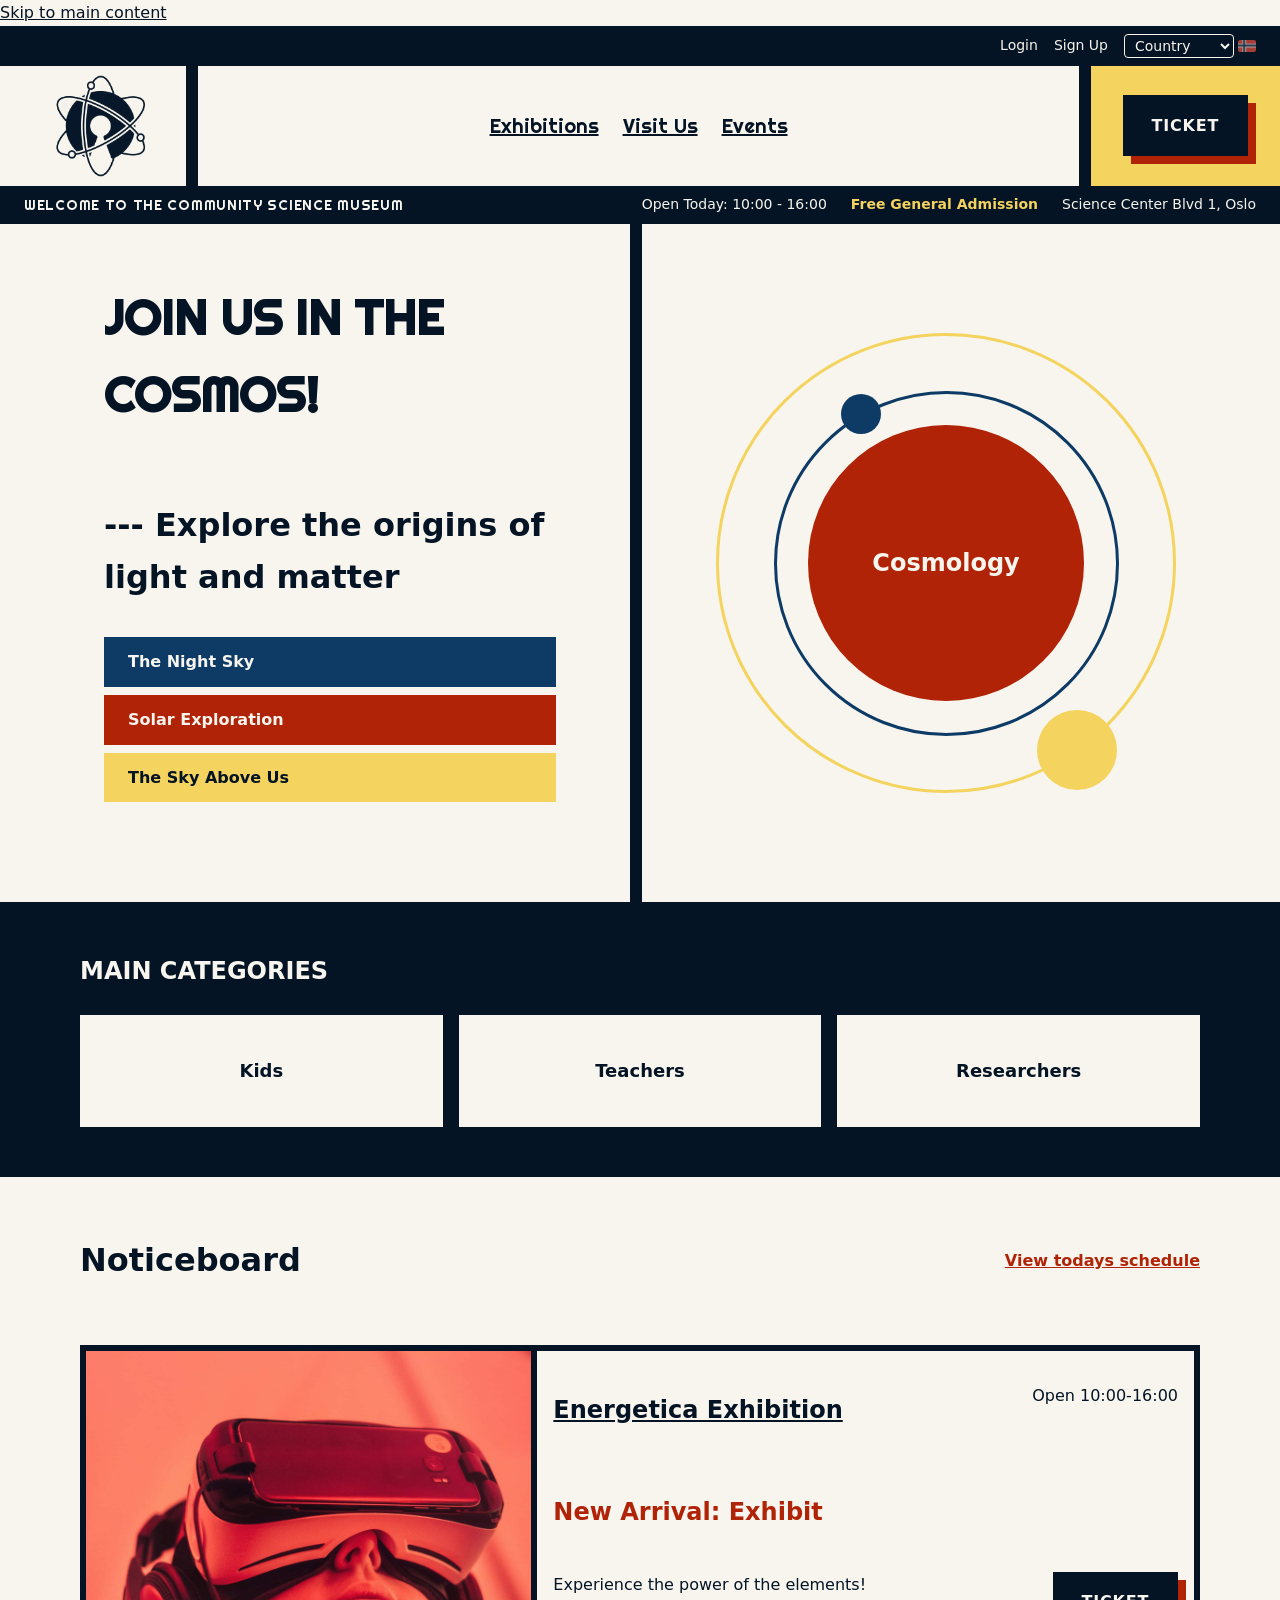
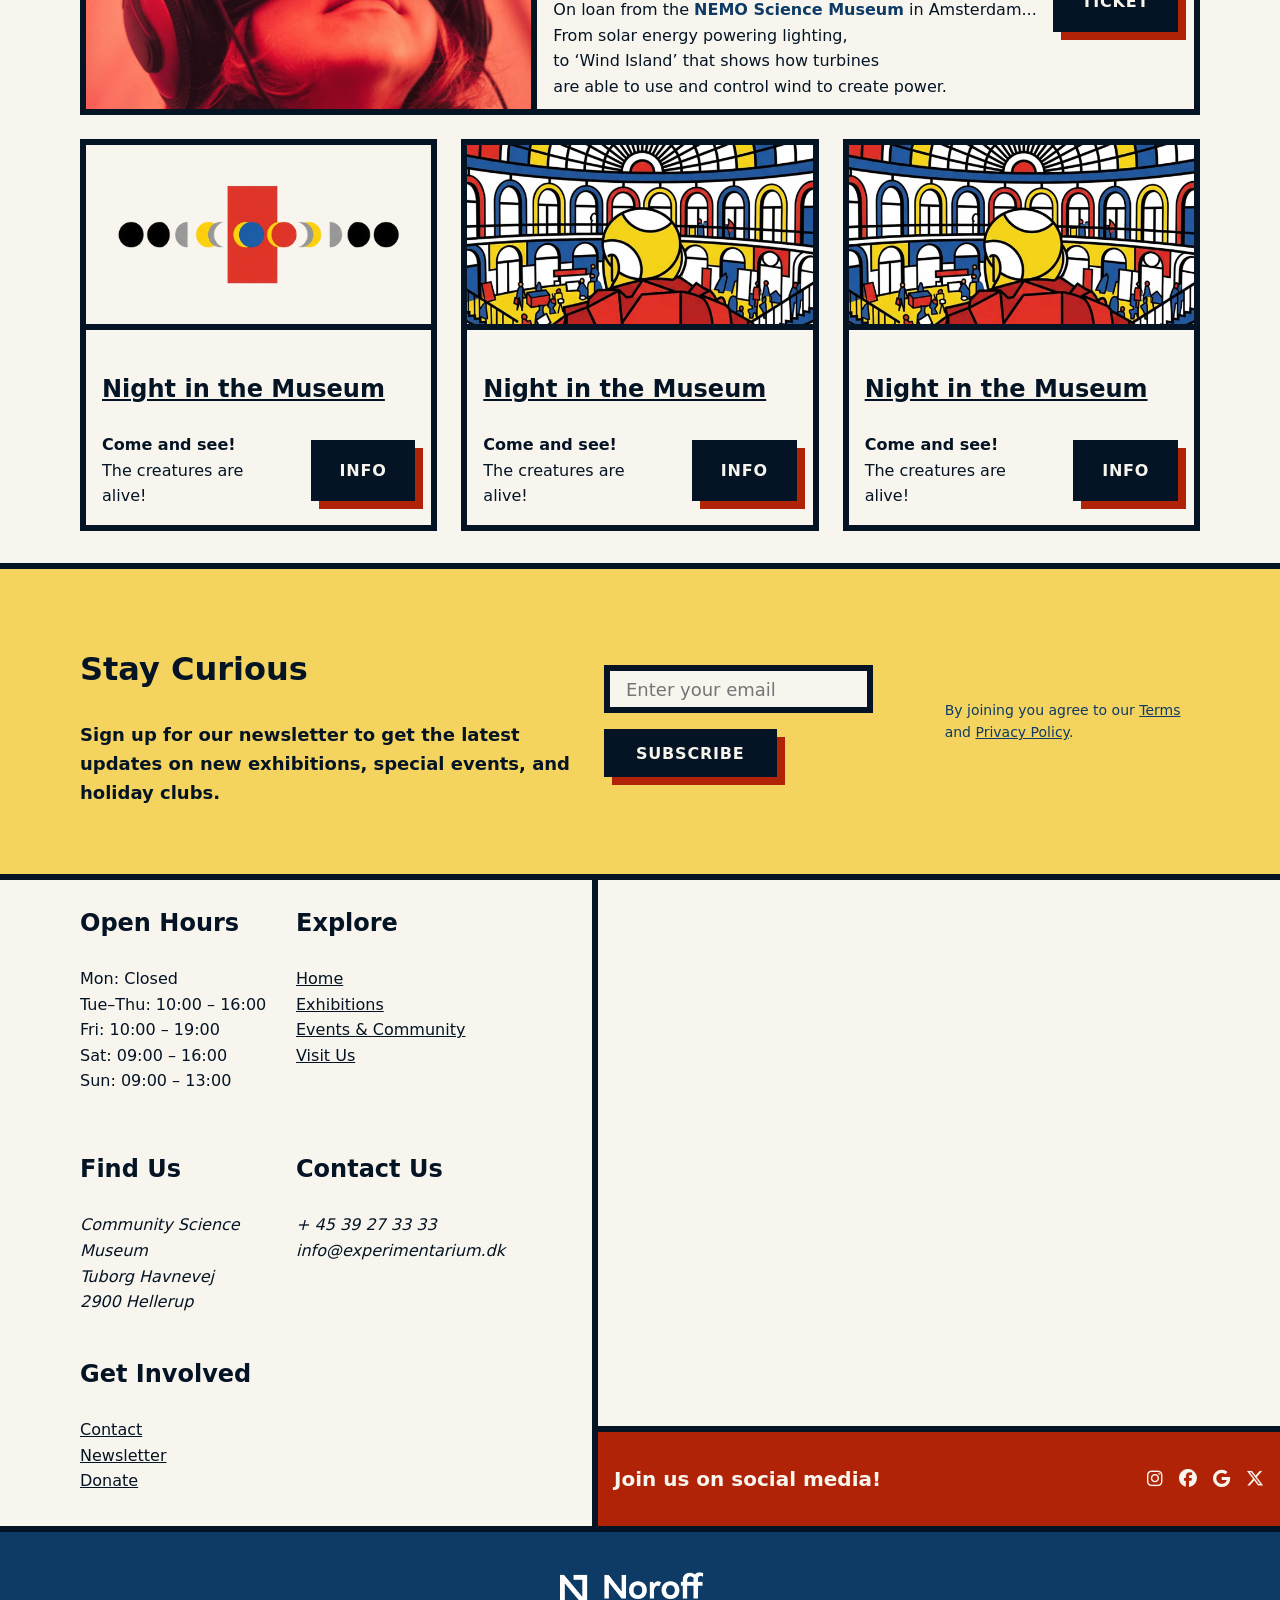
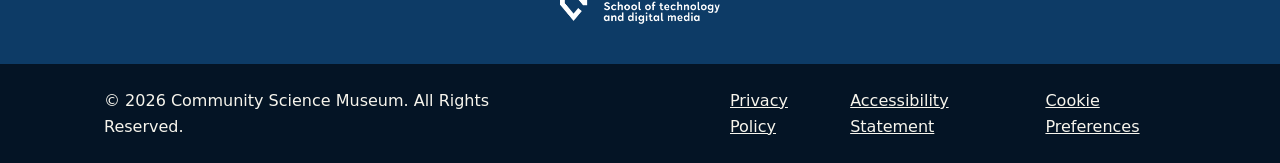
==== index.html @ e4761b74 "main categories on events, layout fixes multiple pages, breakpoint noticeboard 450px added. Co-autho" ====
<!DOCTYPE html>
<html lang="en">
  <head>
    <title>Community Science Museum | Home</title>
    <link rel="stylesheet" href="https://cdnjs.cloudflare.com/ajax/libs/font-awesome/6.4.0/css/all.min.css">
    <meta charset="utf-8">
    <meta name="description" content="Visit Community Science Museum to explore hands-on exhibitions, discover the cosmos, and learn more about the Young Stars club for curious kids.">
    <meta name="viewport" content="width=device-width, initial-scale=1.0">
    <link rel="icon" href="#" type="image/x-icon"> 
    <link rel="stylesheet" href="css/tokens.css">
    <link rel="stylesheet" href="css/base.css">
    <link rel="stylesheet" href="css/layout.css">
    <link rel="stylesheet" href="css/components.css">
    <link rel="stylesheet" href="css/utilities.css">
  </head>
  <body>
    <a class="skip-link" href="#main">Skip to main content</a>

    <div class="topbar">
        <div class="topbar-inner">
            <nav class="top-nav">
                <ul>
                    <li><a href="#">Login</a></li>
                    <li><a href="#">Sign Up</a></li>
                </ul>
            </nav>
            <div class="country-select">
                <select id="topbar-country-select" name="country" aria-label="Select your country">
                    <option value="">Country</option>
                    <option value="norway">Norwegian</option>
                    <option value="denmark">Danish</option>
                    <option value="sweden">Swedish</option>
                    <option value="england">English</option>
                    <option value="germany">German</option>
                </select>
                <img src="images/stock-photos/pixabay-flag-norway.jpg" alt="Norway flag">
            </div>
        </div>
    </div>

    <header>
        <div class="header-inner">
            <a href="index.html" class="logo">
                <picture>
                    <source media="(min-width: 900px)" srcset="images/project-images/SP1-logo-update.png">
                    <img src="images/project-images/SP1-logo-update.png" alt="Museum of Science Logo">
                </picture>
            </a>

            <nav class="main-nav" aria-label="Desktop navigation">    
                <ul class="nav-list">
                    <li><a href="exhibitions.html">Exhibitions</a></li>
                    <li><a href="visit.html">Visit Us</a></li>
                    <li><a href="events.html">Events</a></li>
                </ul>
            </nav>

            <div class="header-icons-box">
              <div class="header-icons">
                  <label for="menu-toggle" class="menu-toggle-label icon-link">
                      <i class="fa-solid fa-bars"></i>
                      <span class="sr-only">Toggle navigation menu</span>
                  </label>
                <a href="visit.html" class="btn">Ticket</a>
              </div>
            </div>
            
        </div>

        <input type="checkbox" id="menu-toggle" class="menu-toggle-checkbox">
        <nav class="main-nav-mobile" aria-label="Mobile navigation">
            <ul class="nav-list-mobile">
                <li><a href="exhibitions.html">Exhibitions</a></li>
                <li><a href="visit.html">Visit Us</a></li>
                <li><a href="events.html">Events</a></li>
            </ul>
        </nav>
    </header>

    <div class="banner">
      <div class="banner-inner">
          <p class="banner-welcome">Welcome to the Community Science Museum</p>
          <ul class="banner-info-list" aria-label="Museum information">
            <li class="banner-time">Open Today: 10:00 - 16:00</li>
            <li class="banner-admission">Free General Admission</li>
            <li class="banner-address">Science Center Blvd 1, Oslo</li>
          </ul>
          <a href="visit.html" class="btn-mobile">Ticket</a>
      </div>
    </div>

    <main id="main">
      <div class="container hero-container">
        
        <div class="hero-content">
          <h1>JOIN US IN THE COSMOS!</h1>
          <h2>--- Explore the origins of light and matter</h2>
          <a href="cosmology.html" class="btn-cta night-sky">The Night Sky</a>
          <a href="cosmology.html" class="btn-cta solar-exploration">Solar Exploration</a>
          <a href="cosmology.html" class="btn-cta sky-above-us">The Sky Above Us</a>
        </div>

        <div class="vertical-divider hero-split-divider" aria-hidden="true"></div>

        <div class="hero-visual-column">
          <a href="cosmology.html" class="hero-visual" aria-label="Explore the Cosmology exhibition">
            <div class="orbit inner-orbit" aria-hidden="true">
              <span class="moon blue-moon"></span>
            </div>
            <div class="orbit outer-orbit" aria-hidden="true">
              <span class="moon yellow-moon"></span>
            </div>
            <figure class="mars-center">
              <h3 class="mars-text">Cosmology</h3>
              <div class="mars-image-overlay" aria-hidden="true" role="img" aria-label="Illustration of an astronaut"></div>
            </figure>
          </a>
        </div>
      </div>

      <div class="main-categories">
        <div class="container category-list">
          <h2 class="container category-title">Main Categories</h2>
          <ul>
            <li><a href="events.html" class="btn-white category-kids">Kids</a></li>
            <li><a href="events.html" class="btn-white category-teachers">Teachers</a></li>
            <li><a href="events.html" class="btn-white category-researchers">Researchers</a></li>
          </ul>
        </div>
      </div>

      <div class="container noticeboard">
        <header class="noticeboard-title">
          <h2>Noticeboard</h2>
          <a href="visit.html" class="schedule-highlight">View todays schedule</a>
        </header>
        

        <article class="highlight-tile">
            <div class="highlight-media">
                <a href="visit.html">
                  <img src="images/stock-photos/samuel-zeller-158996.jpg" alt="Image of a person wearing VR goggles">
                </a>
            </div>

            <div class="highlight-info">
              <div class="highlight-row top-row">
                <h3><a href="visit.html">Energetica Exhibition</a></h3>
                <p>Open 10:00-16:00</p>
              </div>

              <div class="highlight-row middle-row">
                <h3>New Arrival: Exhibit</h3>
              </div>

              <div class="highlight-row bottom-row">
                    <p>Experience the power of the elements! <br>
                      On loan from the <span>NEMO Science Museum</span> in Amsterdam... <br>
                      From solar energy powering lighting, <br>
                      to ‘Wind Island’ that shows how turbines <br>
                      are able to use and control wind to create power.
                    </p>
                    <a href="visit.html" class="btn">Ticket</a>
              </div>
            </div>
          </article>

        <div class="news-grid">
          <article class="news-tile">
            <div class="news-media">
                <a href="visit.html">
                  <img src="images/project-images/phases-bkg-compressed.png" alt="Image of a person wearing VR goggles">
                </a>
            </div>
            <div class="news-content">
                <h3><a href="visit.html">Night in the Museum</a></h3>
                <div class="news-bottom"> 
                  <div class="news-text">
                    <p><span>Come and see!</span></p>
                    <p>The creatures are alive!</p>
                  </div>
                    <a href="visit.html" class="btn">INFO</a>
                </div>
            </div>
          </article>
          <article class="news-tile">
            <div class="news-media">
                <a href="visit.html">
                  <img src="images/project-images/professor-bkg-compressed.jpg" alt="Image of a person wearing VR goggles">
                </a>
            </div>
            <div class="news-content">
                <h3><a href="visit.html">Night in the Museum</a></h3>
                <div class="news-bottom"> 
                  <div class="news-text">
                    <p><span>Come and see!</span></p>
                    <p>The creatures are alive!</p>
                  </div>
                  <a href="visit.html" class="btn">INFO</a>
                </div>
            </div>
          </article>
          <article class="news-tile">
            <div class="news-media">
                <a href="visit.html">
                  <img src="images/project-images/professor-bkg-compressed.jpg" alt="Image of a person wearing VR goggles">
                </a>
            </div>
            <div class="news-content">
                <h3><a href="visit.html">Night in the Museum</a></h3>
                <div class="news-bottom"> 
                  <div class="news-text">
                    <p><span>Come and see!</span></p>
                    <p>The creatures are alive!</p>
                  </div>
                  <a href="visit.html" class="btn">INFO</a>
                </div>
            </div>
          </article>
          <article class="news-tile news-tile-tablet-only">
            <div class="news-media">
                <a href="events.html">
                  <img src="images/project-images/vr2-bkg-compressed.png" alt="Child using VR equipment during a museum activity">
                </a>
            </div>
            <div class="news-content">
                <h3><a href="events.html">Holiday Clubs</a></h3>
                <div class="news-bottom"> 
                  <div class="news-text">
                    <p><span>School break activities</span></p>
                    <p>Join themed discovery clubs during the holidays.</p>
                  </div>
                  <a href="events.html" class="btn">INFO</a>
                </div>
            </div>
          </article>
        </div>

      </div>
    </main>

    <footer>
      <div class="footer-inner">
          <div class="footer-newsletter">
            <section class="container newsletter-inner">
              <div class="newsletter-text">
                <h2>Stay Curious</h2>
                <p>Sign up for our newsletter to get the latest updates on new exhibitions, special events, and holiday clubs.</p> 
              </div>
              <form action="#" class="newsletter-form">
                <label for="newsletter-email" class="sr-only">Email address</label>
                <div class="form-group">
                  <input type="email" id="newsletter-email" placeholder="Enter your email" required>
                  <button type="submit" class="btn btn-narrow">Subscribe</button>
                </div>
              </form>  
              <p class="legal-text">
                By joining you agree to our <a href="#">Terms</a> and <a href="#">Privacy Policy</a>.
              </p>
            </section>
          </div>

          <div class="footer-main">
            <div class="container footer-info">

              <section class="footer-section footer-highlight">
                <h3>Open Hours</h3>
                <p> Mon: Closed <br>
                  Tue–Thu: 10:00 – 16:00 <br>
                  Fri: 10:00 – 19:00 <br>
                  Sat: 09:00 – 16:00 <br>
                  Sun: 09:00 – 13:00 </p>
              </section>

              <section class="footer-section">
                <h3>Explore</h3>
                <nav class="footer-nav" aria-label="Footer navigation">
                  <ul>
                    <li><a href="index.html">Home</a></li>
                    <li><a href="exhibitions.html">Exhibitions</a></li>
                    <li><a href="events.html">Events &amp; Community</a></li>
                    <li><a href="visit.html">Visit Us</a></li>
                  </ul>
                </nav>
              </section>

              <section class="footer-section">
                <h3>Find Us</h3>
                <address>
                  Community Science Museum<br>
                  Tuborg Havnevej<br>
                  2900 Hellerup
                </address>
              </section>

              <section class="footer-section">
                <h3>Contact Us</h3>
                <address>
                  + 45 39 27 33 33 <br>
                  info@experimentarium.dk
                </address>
              </section>

              <section class="footer-section">
                <h3>Get Involved</h3>
                <ul>
                  <li><a href="coming-soon.html">Contact</a></li>
                  <li><a href="coming-soon.html">Newsletter</a></li>
                  <li><a href="coming-soon.html">Donate</a></li>
                </ul>
              </section>
            </div>

            <div class="footer-aside">
              <div class="footer-map">
                <iframe title="Map showing the location of the Community Science Museum at Tuborg Havnevej 7, 2900 Hellerup, Denmark" src="https://www.google.com/maps?q=Experimentarium,+Tuborg+Havnevej+7,+2900+Hellerup,+Denmark&output=embed" allowfullscreen loading="lazy" referrerpolicy="no-referrer-when-downgrade"></iframe>
              </div>
              <section class="footer-social">
                <h4 class="container">Join us on social media!</h4>
                <ul class="container">
                  <li><a href="#" aria-label="Instagram"><i class="fa-brands fa-instagram"></i></a></li>
                  <li><a href="#" aria-label="Facebook"><i class="fa-brands fa-facebook"></i></a></li>
                  <li><a href="#" aria-label="Google"><i class="fa-brands fa-google"></i></a></li>
                  <li><a href="#" aria-label="Twitter / X"><i class="fa-brands fa-x-twitter"></i></a></li>
                </ul>
              </section>
            </div>
          </div>
      </div>
      <div class="blue-divider sub-header">
        <img src="images/project-images/noroff-logo.png" alt="Noroff logo" class="noroff-logo">
      </div>
    </footer>

    <div class="bottombar">
      <div class="bottombar-inner">
        
        <p class="container">
          © 2026 Community Science Museum. All Rights Reserved.
        </p>
        
        <nav class="bottom-nav container">
          <ul>
            <li><a href="coming-soon.html">Privacy Policy</a></li>
            <li><a href="coming-soon.html">Accessibility Statement</a></li>
            <li><a href="coming-soon.html">Cookie Preferences</a></li>
          </ul>
        </nav>

      </div>
    </div>
  </body>
</html>
---- css/tokens.css ----
/* ========================================
	TOKENS.CSS
   ======================================== */

/* ========================================
	SEMESTER PROJECT 1 DESIGN TOKENS
   ======================================== */

/* ========================================
	FONT IMPORTS
   ======================================== */

   @import url('https://fonts.googleapis.com/css2?family=Righteous&display=swap');

   .righteous-regular {
   font-family: "Righteous", sans-serif;
   font-weight: 400;
   font-style: normal;
   }


:root {
/* ========================================
	COLORS
   ======================================== */


      --color-body: #041425;
      --color-blue: #0D3B66;
      --color-bkg: #F7F5ED;
      --color-yellow: #F4D35E;
      --color-red: #B12306;
      --header-border: 4px;


/* ========================================
	TYPOGRAPHY
   ======================================== */

    --font-heading: "Righteous", system-ui, sans-serif;
    --font-body: "Inter", system-ui, sans-serif;

    /* Base scale */
    --font-size-xs: 0.75rem;   /* 12px */
    --font-size-sm: 0.875rem;  /* 14px */
    --font-size-base: 1rem;    /* 16px (Standard Body) */
    --font-size-md: 1.125rem;  /* 18px (Large Body) */
    
    /* Heading Scale (Desktop) */
    --font-size-h1-desktop: 3rem;      /* 48px */
    --font-size-h2-desktop: 2rem;   /* 32px */
    --font-size-h3-desktop: 1.5rem;   /* 24px */
    --font-size-h4-desktop: 1.25rem;  /* 20px */

    /* Heading Scale (Mobile) */
    --font-size-h1: 2rem;      /* 32px */
    --font-size-h2: 1.5rem;    /* 24px */
    --font-size-h3: 1.25rem;   /* 20px */
    --font-size-h4: 1.125rem;  /* 18px */

    /* Weights */
    --font-weight-regular: 400;
    --font-weight-medium: 500;
    --font-weight-bold: 600;
    --font-weight-heading: 700;
  
    /* Line Heights */
    --line-height-tight: 1.2;         /* Headings */
    --line-height-base: 1.5;          /* Body text */
    --line-height-loose: 1.8;         /* Large text blocks */
   
    /* Letter Spacing */
    --letter-spacing-tight: -0.02em;
    --letter-spacing-normal: 0;
    --letter-spacing-wide: 0.05em;

/* ========================================
      SPACING (Mobile / Default Values)
      ======================================== */
    --space-xs: 4px; 
    --space-sm: 8px; 
    --space-md: 16px; 
    --space-lg: 24px; 
    --space-xl: 32px; 
    --space-2xl: 48px; 
    --space-3xl: 64px;
      --space-4xl: 80px;


  /* ========================================
     BORDER & RADIUS
     ======================================== */
  
    --radius-none: 0px;
    --radius-sm: 4px;
    --radius-md: 8px;
    --radius-lg: 16px;
    --radius-full: 9999px;
    --header-icon-size: 1rem; /* Mobile icon size */
    --border-width: 1px;

    /* Bauhaus divider widths — mobile-first */
    --divider-major: 6px;  /* header bottom, footer top */
    --divider-minor: 3px;  /* section dividers inside main */
    --divider-thin: 2px;   /* thin dividers for small elements */
}

@media (min-width: 900px) {
   :root {
      --divider-major: 12px;
      --divider-minor: 6px;
      --divider-thin: 3px;
   }
}

/* ========================================
	LAYOUT MARGINS & GUTTERS (MOBILE-FIRST)
   ======================================== */

/* ========================================
	TRANSITIONS & ANIMATIONS
   ======================================== */

/* ========================================
	HEADER ICON SIZING (MOBILE-FIRST)
   ======================================== */

/* ========================================
	DESKTOP OVERRIDES (900PX+)
   ======================================== */
---- css/base.css ----
/* ========================================
	BASE.CSS
   ======================================== */

/* ========================================
	HTML
   ======================================== */

      html {
      box-sizing: border-box;
      font-size: 100%;
   }

   *, *:before, *:after {
      box-sizing: inherit;
   }

/* ========================================
	HEADINGS
   ======================================== */

      h1 {
      font-size: var(--font-size-h1);
      font-family: var(--font-heading);
   }

   h2 {
      font-size: var(--font-size-h2);
   }

   h3 {
      font-size: var(--font-size-h3);
   }

   h4 {
      font-size: var(--font-size-h4);
   }

   @media (min-width: 900px) {
      h1 { font-size: var(--font-size-h1-desktop); }
      h2 { font-size: var(--font-size-h2-desktop); }
      h3 { font-size: var(--font-size-h3-desktop); }
      h4 { font-size: var(--font-size-h4-desktop); }
   }

/* ========================================
	BODY - Margin moved from layout.css
   ======================================== */

      body {
      margin: 0;
      font-family: var(--font-body);
      color: var(--color-body);
      line-height: 1.6;
      background-color: var(--color-bkg);
}

/* ========================================
	MEDIA
   ======================================== */

      img {
      max-width: 100%;
      height: auto;
      display: block;
   }

/* ========================================
	LINKS
   ======================================== */

   a {
      color: inherit;
   }

/* ========================================
	LISTS
   ======================================== */

   ul {
      list-style: none;
      padding: 0;
      margin: 0;
   }

/* ========================================
	FORMS & INPUTS
   ======================================== */

   button, input, select {
      font-family: var(--font-body);
      font-size: var(--font-size-base);
   }
---- css/layout.css ----
/* ========================================
	LAYOUT.CSS - HEADER & TOPBAR
   ======================================== */

/* ========================================
	UNIVERSAL CONTAINER
   ======================================== */

.container {
    margin: 0 16px;
}

@media (min-width: 450px) {
    .container {
        margin: 0 20px;
    }
}

@media (min-width: 900px) {
    .container {
        margin: 0 80px;
    }
}

/* ========================================
   UNIVERSAL GRID LAYOUTS
   ======================================== */

   .grid-3-col {
      display: grid;
      grid-template-columns: 1fr;
      gap: var(--space-lg);
   }

   @media (min-width: 900px) {
      .grid-3-col {
            grid-template-columns: repeat(3, minmax(0, 1fr));
         }
   }

   @media (min-width: 450px) and (max-width: 899px) {
      .grid-3-col.tablet-2 {
         grid-template-columns: repeat(2, minmax(0, 1fr));
      }
   }


/* ========================================
	TOPBAR (DESKTOP-ONLY: LOGIN, BLOG, SUPPORT, COUNTRY)
   ======================================== */

   .topbar {
      display: flex;
      background-color: var(--color-body);
      color: var(--color-bkg);
      font-family: var(--font-body);
      font-size: var(--font-size-sm);
      padding: var(--space-sm) 0;
   }

   .topbar-inner {
      display: flex;
      justify-content: flex-end;
      align-items: center;
      gap: var(--space-md);
      padding: 0 var(--space-lg);
      width: 100%;
      margin-left: 0;
   }

   .top-nav ul {
      list-style: none;
      padding: 0;
      margin: 0;
      display: flex;
      gap: var(--space-md);
      flex-wrap: wrap;
   }

   .top-nav a {
      color: var(--color-bkg);
      text-decoration: none;
      font-weight: 500;
   }

   .top-nav a:hover,
   .top-nav a:focus-visible {
      text-decoration: underline;
   }

   .topbar .country-select {
      display: flex;
      align-items: center;
      gap: var(--space-xs);
   }

   .topbar #topbar-country-select {
      border: 1px solid var(--color-bkg);
      border-radius: 4px;
      background-color: transparent;
      color: var(--color-bkg);
      font: inherit;
      padding: 2px 6px;
   }

   .topbar #topbar-country-select option {
      color: var(--color-bkg);
      background-color: var(--color-body);
   }

   .topbar .country-select img {
      width: 18px;
      height: 12px;
      object-fit: cover;
      border-radius: 2px;
   }

   @media (min-width: 900px) {
      .topbar {
         display: flex;
      }

      .topbar-inner {
         gap: var(--space-md);
         padding: 0 var(--space-lg);
      }

      .top-nav ul {
         gap: var(--space-md);
      }
   }
   
/* ========================================
	MAIN HEADER (LOGO, NAV, ICONS)
   ======================================== */

   header {
      background-color: var(--color-secondary);
      position: relative;
      padding: 0 var(--space-lg);
   }

   .header-inner {
      display: flex;
      justify-content: space-between;
      align-items: center;
      gap: var(--space-md);
      padding-left: 20px; /*Just to give the logo some breathing room. */
   }

   .logo {
      flex-shrink: 0;
      display: flex;
      align-items: center;
      border-right: var(--divider-major) solid var(--color-body);
      padding-right: var(--space-xl);
   }

   .logo img {
      height: 80px;
      width: auto;
   }

   .main-nav {
      display: none; /* Hide on mobile, shown on desktop */
   }

   .header-icons-box {
      align-self: stretch;
      display: flex;
      align-items: center;
      padding-right: var(--space-md);
   }

   @media (min-width: 900px) {

      .header-icons-box {
         border-left: var(--divider-major) solid var(--color-body);
         padding-left: var(--space-lg);
         align-self: stretch;
         display: flex;
         align-items: center;
         background-color: var(--color-yellow);
         /* This was a bit of a clunky solution. Extends yellow area through header right padding to viewport edge. */
         margin-right: calc(var(--space-lg) * -1);
         padding-right: var(--space-xl);
         padding-left: var(--space-xl);
      }

   }

   /* ========================================
	Mobile Hamburger Menu (Hidden on Desktop)
   ======================================== */

   .menu-toggle-checkbox {
      display: none;
   }

   .main-nav-mobile {
      display: none;
      padding: 0 var(--space-xl) var(--space-xl);
      border-top: var(--divider-major) solid var(--color-body);
      border-left: var(--divider-major) solid var(--color-body);
      border-right: var(--divider-major) solid var(--color-body);
   }

   .menu-toggle-label {
      display: inline-flex;
      align-items: center;
      justify-content: center;
      cursor: pointer;
      padding: var(--space-sm);
      min-height: 44px;
      font-size: 1.5rem;
      color: var(--color-body);
   }

   .main-nav-mobile .nav-list-mobile {
      display: flex;
      flex-direction: column;
      gap: var(--space-xs);
      margin: 0;
      padding: var(--space-sm) 0 0;
   }

   .main-nav-mobile .nav-list-mobile a {
      display: block;
      padding: var(--space-sm) 0;
      min-height: 44px;
      text-decoration: none;
      font-family: var(--font-heading);
      font-size: var(--font-size-h4);
      border-bottom: var(--divider-minor) solid var(--color-body);
   }

   .main-nav-mobile .nav-list-mobile li:last-child a {
      border-bottom: var(--divider-minor) solid var(--color-body);
   }

   .menu-toggle-checkbox:checked + .main-nav-mobile {
      display: block;
   }

   @media (max-width: 899px) {
      .main-nav {
         display: none;
      }
   }
   
   @media (min-width: 450px) {
      .logo img {
         height: 100px;
         width: auto;
      }
   }

   @media (min-width: 900px) {
      .header-inner {
         gap: var(--space-lg);
      }

      .logo img {
         height: 120px;
         width: auto;
      }

      .main-nav {
         display: block;
      }

      .nav-list {
         display: flex;
         flex-direction: row;
         align-items: center;
         gap: var(--space-lg);
         font-family: var(--font-heading);
         font-size: var(--font-size-h3);
      }

      .nav-list a:hover {
         color: var(--color-red);
      }

      .menu-toggle-label,
      .menu-toggle-checkbox,
      .main-nav-mobile {
         display: none;
      }

   }

   /* ========================================
	HEADER BANNER (WELCOME MESSAGE, ADDRESS, OPENING HOURS)
    ======================================== */

   .banner {
      background-color: var(--color-body);
      color: var(--color-bkg);
   }

   .banner-inner {
      display: flex;
      justify-content: space-between;
      align-items: center;
      gap: var(--space-md);
      padding: var(--space-sm) var(--space-md);
   }

   .banner-welcome {
      display: none;
      margin: 0;
      font-family: var(--font-heading);
      font-size: var(--font-size-sm);
      letter-spacing: var(--letter-spacing-wide);
      text-transform: uppercase;
   }

   .banner-info-list {
      display: flex;
      flex-direction: column;
      gap: var(--space-xs);
      margin: 0;
      font-size: var(--font-size-sm);
      line-height: var(--line-height-tight);
   }

   .banner-address {
      display: none;
   }

   .banner-admission {
      font-weight: var(--font-weight-bold);
      color: var(--color-yellow);
   }

   @media (min-width: 900px) {
      .banner-inner {
         padding: var(--space-sm) var(--space-lg);
      }

      .banner-welcome {
         display: block;
         white-space: nowrap;
      }

      .banner-info-list {
         flex-direction: row;
         align-items: center;
         gap: var(--space-lg);
         margin-left: auto;
      }

      .banner-address {
         display: list-item;
      }
   }

/* ========================================
	HEADER ICONS
   ======================================== */

/* ========================================
	NAVIGATION (MAIN NAVIGATION MENU)
   ======================================== */

/* ========================================
	MOBILE HAMBURGER MENU
   ======================================== */

/* ========================================
	HERO SECTION
   ======================================== */

   .hero-container {
      display: flex;
      flex-direction: column;
      align-items: stretch; /* Let children stretch to full width */
   }

   .hero-content {
      display: flex;
      flex-direction: column;
      gap: var(--space-sm);
      padding: var(--space-lg);
      padding-bottom: 100px;
      align-items: left;
      text-align: left;
   }

   .hero-visual {
      display: flex;
      justify-content: center;
      align-items: center;
      padding: var(--space-lg);
      width: 100%;
      max-width: 500px;
   }

   .hero-visual-column {
      display: flex;
      justify-content: center;
      align-items: center;
      padding: var(--space-lg);
      width: 100%;
      order: -1;
   }

   .hero-split-divider {
      display: none;
   }

   @media (min-width: 900px) {
      .hero-container {
         display: flex; /* or display: grid? */
         flex-direction: row ;
         align-items: stretch; /* This forces both children to the same height */
         /* Removes gaps as I want the border to touch both top and bottom */
         justify-content: space-between;
         gap: 50px; /* This creates space between the two columns, but the border will still touch both */
      }

      .hero-content {
         max-width: 500px;
         gap: var(--space-sm);
      }

      .hero-visual {
         padding: var(--space-lg);
         /* Allow it to grow and fill the remaining space */
         flex-grow: 1; 
      }

      .hero-visual-column {
         padding: var(--space-lg);
         flex: 1; /* Allows the column to take up the right half */
         order: 0;
      }

      .hero-split-divider {
         display: block;
      }
   }

/* ========================================
	MAIN CATEGORIES GRID (HOMEPAGE)
   ======================================== */
   .main-categories {
      display: flex;
      flex-direction: column;
      background-color: var(--color-body);
      color: var(--color-bkg);
      padding-bottom: 50px;
      padding-top: 50px;
   }

   .main-categories .category-list {
      margin: 0 16px;
   }

   .main-categories .category-title.container {
      margin: 0;
   }

   .main-categories h2 {
      text-transform: uppercase;
   }

   .main-categories ul {
      list-style: none;
      display: flex;
      flex-direction: column;
      gap: var(--space-md);
      padding: var(--space-lg) 0 0;
   }

   @media (min-width: 450px) {
      .main-categories .category-list {
         margin: 0 20px;
      }
   }

   @media (min-width: 900px) {
      .main-categories {
         display: flex;
         flex-direction: column;
      }

      .main-categories .category-list {
         margin: 0 80px;
      }

      .main-categories ul {
         list-style: none;
         display: flex;
         flex-direction: row;
         width: 100%;
         gap: var(--space-md);
         padding: var(--space-lg) 0 0;
      }

      .main-categories ul li {
         flex: 1 1 0;
         min-width: 0;
      }

      .category-title {
         font-size: var(--font-size-h2);
      }

      .btn-white {
         display: flex;
         flex-direction: row;
         font-size: var(--font-size-md);
         padding: var(--space-md) var(--space-lg);
      }
   }

/* ========================================
	NOTICEBOARD (HOMEPAGE)
   ======================================== */
   .noticeboard {
      display: flex;
      flex-direction: column;
   }

   .noticeboard-title {
      display: flex;
      flex-direction: row;
      justify-content: space-between;
      align-items: center;
      padding: var(--space-xl) 0;
   }

   .schedule-highlight {
      font-weight: var(--font-weight-bold);
      color: var(--color-red);
   }

   .news-grid {
      display: grid;
      grid-template-columns: 1fr;
      gap: var(--space-lg);
      padding-top: var(--space-lg);
      padding-bottom: var(--space-xl);
   }

   @media (min-width: 450px) {
      .news-grid {
         grid-template-columns: repeat(2, minmax(0, 1fr));
      }
   }

   @media (min-width: 900px) {
      .news-grid {
         display: grid;
         grid-template-columns: repeat(3, 1fr);
         gap: var(--space-lg);
      }
   }

/* ========================================
	SUB-PAGE HEADER & INTRODUCTION
   ======================================== */

   .page-title {
      display: flex;
      flex-direction: column;
      align-items: center;
      justify-content: center;
      padding: var(--space-xl) 0;
      background-color: var(--color-yellow);
      border-bottom: var(--divider-minor) solid var(--color-body);
   }

   .page-title-text {
      text-align: left;
      max-width: 500px;
   }

   .page-title-text p {
      font-weight: var(--font-weight-bold);
   }

   .page-grid {
      display: grid;
      grid-template-columns: 1fr;
      align-items: center;
      justify-content: center;
   }

   .page-visual {
      display: flex;
      justify-content: center;
      align-items: center;
      max-width: 300px;
   }

   @media (min-width: 900px) {
      .page-grid {
         display: grid;
         grid-template-columns: 1fr 1fr;
         align-items: center;
         justify-content: center;
      }
   }

/* ========================================
	EXHIBITIONS GRID LAYOUT
   ======================================== */

   .page-intro {
      text-align: left;
      max-width: 800px;
      padding: var(--space-lg) 0;
      margin: 0 auto;
   }

   .page-intro h1 {
      font-size: 2.5rem;
      margin: 0;
   }

   ul.exhibitions-list {
      list-style: none;
      padding: 0;
      margin: 0;
   }

   .exhibition-item {
      padding: var(--space-lg) var(--space-md);
   }

   /* Center the text content on mobile/default layout */
   .content-container {
      text-align: center;
      max-width: 400px;
      margin: 0 auto;
   }

   @media (min-width: 900px) {
  
  .breadcrumbs, .page-intro p {
      display: block;
   }

   /* The Grid Setup */
   ul.exhibitions-list {
      display: grid;
      grid-template-columns: repeat(3, 1fr);
   }

   .exhibition-item {
      /* Draw right and bottom borders on every item */
      padding: var(--space-lg);
   }

   .content-container {
      text-align: left;
   }

   /* Adjust the name-box offset for larger screens if necessary */
   .name-box {
      transform: translateX(80%); 
   }
}


/* ========================================
	COSMOLOGY EXHIBITION LAYOUT
   ======================================== */

   .displays-section {
      display: flex;
      flex-direction: column;
      gap: var(--space-lg);

   }

      .display-item {
      display: flex;
      flex-direction: column;
      justify-content: center;
      align-items: center;
      gap: var(--space-md);
      padding-top: 20px;
      padding-bottom: 20px;
   }

      .display-content {
      max-width: 600px;
      text-align: center;
   }

      .display-content p {
      text-align: left;
      margin: 20px;
   }

   .display-content i {
      font-size: 30px;
      color: var(--color-red);
   }

   .display-visual {
      display: flex;
      justify-content: center;
      align-items: center;
      max-width: 100%;
      max-height: 250px;
      overflow: hidden;
      border-top: var(--divider-minor) solid var(--color-body);
      border-bottom: var(--divider-minor) solid var(--color-body);
   }

   .booking {
      display: flex;
      flex-direction: column;
      align-items: center;
      gap: var(--space-lg);
      padding: var(--space-2xl) 0;
   }

   .booking-navigation {
      display: flex;
      flex-direction: column;
      gap: var(--space-lg);
      align-items: center;
      width: 100%;
   }

   @media (min-width: 900px) {

        .displays-section {
         gap: 0;
      }

      .display-block {
         display: flex;
         flex-direction: row;
         align-items: stretch;
         border-top: var(--divider-minor) solid var(--color-body);
      }

      .display-block:last-child {
         border-bottom: var(--divider-minor) solid var(--color-body);
      }

      .display-block.inverse-block {
         flex-direction: row-reverse;
      }

      .display-item {
         flex: 0 0 50%;
         min-height: 250px;
         align-items: center;
         justify-content: center;
      }

      .display-content {
         text-align: left;
         align-items: center;
         justify-content: center;
      }

      .display-content p {
         margin: 0 0 var(--space-xs) 0;
      }

      .display-content p:last-child {
         margin-bottom: 0;
      }

      .display-header {
         display: flex;
         flex-direction: row;
         align-items: center;
         gap: var(--space-lg);
      }

      .display-visual {
         flex: 1 1 auto;
         max-height: none;
         height: auto;
         min-height: 360px;
         border-top: none;
         border-bottom: none;
         border-left: var(--divider-minor) solid var(--color-body);
      }

      .display-block.inverse-block .display-visual {
         border-left: none;
         border-right: var(--divider-minor) solid var(--color-body);
      }

      .display-visual img {
         width: 100%;
         height: 100%;
         object-fit: cover;
      }

      .booking {
         flex-direction: row;
         justify-content: space-between;
      }

      .booking h2 {
         margin: 0;
         padding: 0;
         width: 40%;
      }

      .booking-navigation {
         flex-direction: row;
         justify-content: center;
         padding: 0;
      }
   }

/* ========================================
	VISIT PAGE LAYOUT
   ======================================== */

   .getting-here {
      border-bottom: var(--divider-minor) solid var(--color-body);
   }

   .sub-header {
      background-color: var(--color-blue);
      color: var(--color-bkg);
      padding: var(--space-md) var(--space-lg);
   }

   .location-info {
      display: grid;
      grid-template-columns: 1fr;
      gap: var(--space-lg);
   }

   .location-visuals {
      display: flex;
      flex-direction: column;
      align-items: right;
      justify-content: space-between;
   }

   .map-container {
      min-height: 500px;
      border: var(--divider-minor) solid var(--color-body);
   }

   .address-box {
      display: flex;
      justify-content: space-between;
      background-color: var(--color-red);
      color: var(--color-bkg);
      padding: var(--space-md);
   }

   .access-info {
      display: flex;
      flex-direction: column;
   }

   .illustration-content {
      display: flex;
      align-items: center;
      justify-content: center;
      padding: var(--space-sm);
   }

   .inline-illustration {
      width: clamp(120px, 26vw, 180px);
      max-width: 100%;
      margin: 0 auto;
   }

   .amenities-grid {
      display: grid;
      grid-template-columns: 1fr;
      padding: var(--space-lg);
      gap: var(--space-lg);
   }

   @media (min-width: 900px) {
      .page-title {
         display: flex;
         flex-direction: row;
         justify-content: space-between;
         align-items: center;
         gap: var(--space-lg);
      }

      .page-grid {
         display: grid;
         grid-template-columns: 1fr 1fr;
      }

      .page-visual {
         display: flex;
         justify-content: flex-end;
         align-items: center;
         max-width: 300px;
      }

      .getting-here .location-info,
      .accessibility .location-info {
         display: grid;
         grid-template-columns: 1fr 1.5fr;
         gap: var(--space-lg);
      }

      .getting-here .location-visuals {
         border-left: var(--divider-minor) solid var(--color-body);
      }

      .accessibility .location-info {
         grid-template-columns: 1.5fr 1fr;
      }

      .map-container {
         min-height: 500px;
         border: none;
      }

      .address-box {
         border-top: var(--divider-minor) solid var(--color-body);
      }

      .location-info {
         display: grid;
         grid-template-columns: 1fr 1fr;
         margin-left: var(--space-xl);
      }

      .amenities-grid {
         display: grid;
         grid-template-columns: 1fr 1fr 1fr;
         padding: var(--space-lg);
         gap: var(--space-lg);
      }
   }

   @media (min-width: 1200px) {
      .access-info {
         display: flex;
         flex-direction: row;
         align-items: stretch;
      }

      .access-info > section {
         flex: 1;
      }

      .access-info .container {
         margin: 0 var(--space-lg);
      }

      .admission-text {
         border-left: var(--divider-minor) solid var(--color-body);
         padding-left: var(--space-lg);
      }
   }

/* ========================================
	EVENTS PAGE LAYOUT
   ======================================== */

   .featured-section {
      display: flex;
      flex-direction: column;
      gap: var(--space-lg);
   }

   .featured-block {
      display: flex;
      flex-direction: column;
   }

   .featured-block:last-child {
      border-bottom: var(--divider-minor) solid var(--color-body);
   }

   .events-featured .display-item {
      align-items: flex-start;
   }

   .events-featured .display-content {
      text-align: left;
   }

   .events-featured .display-content p {
      margin: 0 0 var(--space-md) 0;
   }

   .events-featured .display-content p:last-of-type {
      margin-bottom: var(--space-lg);
   }

   .events-featured .display-header {
      margin-bottom: var(--space-sm);
   }

   .events-featured .display-visual {
      max-height: 320px;
   }

   .event-wrapper {
      display: grid;
      grid-template-columns: 1fr;
      gap: var(--space-lg);
   }

   .event-wrapper .media-panel {
      max-height: 200px;
   }

   .holiday-club {
      display: grid;
      grid-template-columns: 1fr;
   }

   .holiday-club .info-panel {
      align-items: center;
      justify-content: center;
   }

   .media-panel {
      width: 100%;
   }

   .full-width-img {
      width: 100%;
      height: 100%;
      object-fit: cover;
   }

   @media (min-width: 900px) {
      .featured-section {
         gap: 0;
      }

      .featured-block {
         flex-direction: row;
         align-items: stretch;
         border-top: var(--divider-minor) solid var(--color-body);
      }

      .featured-block.inverse-block {
         flex-direction: row-reverse;
      }

      .events-featured .display-item {
         flex: 0 0 50%;
      }

      .events-featured .display-visual {
         flex: 1 1 auto;
         max-height: none;
         min-height: 360px;
      }

      .featured-block .display-visual {
         border-left: var(--divider-minor) solid var(--color-body);
      }

      .featured-block.inverse-block .display-visual {
         border-left: none;
         border-right: var(--divider-minor) solid var(--color-body);
      }

      .event-wrapper {
         grid-template-columns: 1.2fr 1fr;
         gap: var(--space-lg);
         border-bottom: var(--divider-minor) solid var(--color-body);
      }

      .event-wrapper .media-panel {
         border-left: var(--divider-minor) solid var(--color-body);
         min-height: 400px;
      }

      .holiday-club {
         grid-template-columns:  1fr 2fr;
      }

      .holiday-club .info-panel {
         order: 2;
      }

      .holiday-club .media-panel {
         order: 1;
         border-right: var(--divider-minor) solid var(--color-body);
         min-height: 400px;
      }
   }

/* ========================================
	COMING SOON PAGE LAYOUT
   ======================================== */

   /* ========================================
	FOOTER
   ======================================== */


   .footer-newsletter {
      background-color: var(--color-yellow);
      border-top: var(--divider-minor) solid var(--color-body);
      border-bottom: var(--divider-minor) solid var(--color-body);
   }

   .newsletter-inner {
      display: flex;
      flex-direction: column;
      gap: var(--space-lg);
      padding: var(--space-2xl) 0;
      align-items: center;
      justify-content: center;
   }

   .newsletter-text {
      text-align: left;
      max-width: 500px;
      font-size: var(--font-size-md);
      font-weight: var(--font-weight-bold);
   }

   .legal-text {
      font-size: var(--font-size-sm);
      color: var(--color-blue);
   }

   @media (min-width: 900px) {
   .newsletter-inner {
         flex-direction: row;
         align-items: center;
         justify-content: space-between; 
      }
   }

   .footer-main {
      display: flex;
      flex-direction: column;
      gap: var(--space-xl); /* Creates a clear boundary between text and the map */
      align-items: stretch; /* Let children stretch to full width */
   }

   .footer-info {
      display: flex;
      flex-direction: column; /* Flexbox is cleaner than Grid for a simple mobile column, but flexbox was having problems with alignment */
      align-items: center; /* This one is giving problems as it doesnt center */
      justify-content: start ; /* This one helps center horizontally */
      gap: var(--space-lg); /* Minimum distance between Find Us, Contact Us, etc. */
      padding-bottom: var(--space-xl); /* Creates a clear boundary between text and the map */
   }

   .footer-section {
      width: 200px; /* This is the width of the section, it can be adjusted as needed */
      text-align: left;
   }

   .footer-aside {
      display: flex;
      flex-direction: column;
      width: 100%; /* Ensures the map and red social background stretch edge-to-edge */
      border-bottom: var(--divider-minor) solid var(--color-body);
   }

   .footer-map {
      display: flex;
      flex-direction: column;
      border-top: var(--divider-minor) solid var(--color-body);
   }

   .footer-map iframe {
      width: 100%;
      height: 300px;
      border: 0;
   }

   .footer-social {
      display: flex;
      flex-direction: row;
      align-items: center;
      justify-content: space-between;
      min-height: 100px;
      background-color: var(--color-red);
      color: var(--color-bkg);
      padding: var(--space-md);
      border-top: var(--divider-minor) solid var(--color-body);
   }

   .footer-social ul {
      display: flex;
      flex-direction: row;
      gap: var(--space-md);
   }

   .footer-social a {
      font-size: var(--font-size-md);
      font-weight: 500;
   }

   .footer-social .container {
      margin-left: 0;
      margin-right: 0;
   }

   .blue-divider { /*Or .sub-header instead?*/
      display: flex;
      align-items: center;
      background-color: var(--color-blue);
      width: 100%;
      justify-content: space-between;
   }

   .blue-divider img {
      display: block;
      margin: 0 auto;
      padding: var(--space-lg) 0;
      max-height: 100px;
   }


   @media (min-width: 900px) {

      .footer-main {
         display: flex;
         flex-direction: row;
         justify-content: space-between;
         gap: var(--space-md);
         min-width: 0;
      }

      .footer-info {
         display: grid;
         grid-template-columns: repeat(2, minmax(0, 1fr));
         align-items: stretch;
         gap: var(--space-md);
      }

      .footer-section {
         width: 200px;
         height: 100%;
         min-width: 0;
      }

      .footer-aside {
         display: flex;
         flex-direction: column;
         width: 300px;
         flex: 1 1 0;
         border-left: var(--divider-minor) solid var(--color-body);
         border-bottom: none;
         align-self: stretch; /* Match the height of footer-info */
      }

      .footer-map {
         flex: 1; /* Grow to fill remaining space so the iframe fills the full height */
         border-top: none ;
      }

      .footer-map iframe {
         height: 100%; /* Override the fixed 300px iframe height attribute */
         display: block;
      }

      .blue-divider {
         border-top: var(--divider-minor) solid var(--color-body);
      }
   }

/* ========================================
	BOTTOMBAR
   ======================================== */

   .bottombar-inner {
      display: flex;
      justify-content: center;
      align-items: center;
      background-color: var(--color-body);
      color: var(--color-bkg);
   }

   .bottombar-inner p {
         display: flex;
         align-items: center;
         padding: var(--space-md);
      }

   .bottom-nav ul {
         display: none;
      }
   

   @media (min-width: 900px) {
      .bottombar-inner {
         display: flex;
         justify-content: space-between;
         align-items: center;
         background-color: var(--color-body);
         color: var(--color-bkg);
         padding: var(--space-sm);
      }

      .bottom-nav ul {
         display: flex;
         flex-direction: row;
         gap: var(--space-md);
      }
   }
---- css/components.css ----
/* ========================================
	COMPONENTS.CSS
   ======================================== */

/* ========================================
	BUTTONS
   ======================================== */

   .btn {
      display: inline-block;
      background: var(--color-body);
      color: var(--color-bkg);
      text-decoration: none;
      text-transform: uppercase;
      font-weight: 900;
      padding: 1.1rem 1.8rem;
      box-shadow: 8px 8px 0 var(--color-red);
      letter-spacing: 0.05em;
      transition: transform 0.1s, box-shadow 0.1s;
   }

   .btn:hover {
      background: var(--color-yellow);
      color: var(--color-body);
      box-shadow: 4px 4px 0 var(--color-body);
      transform: translate(4px, 4px);
   }

   header .btn {
      display: none;
   }


   .btn-mobile {
      display: inline-block;
      border: 5px solid var(--color-yellow);
      padding: 0.5rem 1rem;
      text-decoration: none;
   }

   .btn-mobile:hover {
      background: var(--color-yellow);
      color: var(--color-body);
      border-color: var(--color-body);
   }

   @media (min-width: 900px) {
      header .btn {
         display: inline-block;
      }

      .btn-mobile {
         display: none;
      }
   }

   .btn-cta {
      display: inline-block;
      border: none;
      padding: 12px 24px;
      font-weight: var(--font-weight-bold);
      cursor: pointer;
      text-decoration: none;
   }

   .btn-cta.night-sky {
      background-color: var(--color-blue);
      color: var(--color-bkg);
   }
   .btn-cta.night-sky:hover {
      background-color: transparent;
      border: 4px solid var(--color-body);
      color: var(--color-body);
   }

   .btn-cta.solar-exploration {
      background-color: var(--color-red);
      color: var(--color-bkg);
   }
   .btn-cta.solar-exploration:hover {
      background-color: transparent;
      border: 4px solid var(--color-body);
      color: var(--color-body);
   }

   .btn-cta.sky-above-us {
      background-color: var(--color-yellow);
      color: var(--color-body);
   }
   .btn-cta.sky-above-us:hover {
      background-color: transparent;
      border: 4px solid var(--color-body);
      color: var(--color-body);
   }

   .btn-white {
      display: inline-block;
      background-color: var(--color-bkg);
      color: var(--color-body);
      padding: var(--space-md) var(--space-lg);
      font-size: var(--font-size-h3);
      text-decoration: none;
      font-weight: var(--font-weight-bold);
      text-align: center;
      width: 100%;
      display: flex;
      align-items: center;
      justify-content: center;
      line-height: 5rem;
   }

   .btn-white.category-kids:hover {
      background-image: linear-gradient(var(--color-bkg), var(--color-bkg)), url("../images/project-images/kids-bkg-compressed.jpg");
      background-size: clamp(130px, 38%, 280px) 3.2rem, cover;
      background-position: center, top center;
      background-repeat: no-repeat;
   }

   .btn-white.category-teachers:hover {
      background-image: linear-gradient(var(--color-bkg), var(--color-bkg)), url("../images/project-images/professor-bkg-compressed.jpg");
      background-size: clamp(130px, 38%, 280px) 3.2rem, cover;
      background-position: center, center;
      background-repeat: no-repeat;
   }

   .btn-white.category-researchers:hover {
      background-image: linear-gradient(var(--color-bkg), var(--color-bkg)), url("../images/project-images/scientist-bkg-compressed.jpg");
      background-size: clamp(130px, 38%, 280px) 3.2rem, cover;
      background-position: center, center;
      background-repeat: no-repeat;
   }

   @media (min-width: 900px) {

       .btn-white {
         display: flex;
         flex-direction: row;
         font-size: var(--font-size-md);
         padding: var(--space-md) var(--space-lg);
      }
   }

   .btn-yellow {
      display: flex;
      align-items: center;
      justify-content: center;
      height: 3rem; /* Matches input height, so that the button and input align better */
      padding: 0 2rem;
      background-color: var(--color-yellow);
      color: var(--color-body);
      border: none;
      text-transform: uppercase;
      font-weight: 700;
      cursor: pointer;
      box-shadow: 8px 8px 0 var(--color-body); /* Retro red 2D shadow */
      transition: transform 0.1s, box-shadow 0.1s;
   }

   .btn-yellow:hover {
      background-color: var(--color-bkg);
      color: var(--color-body);
      box-shadow: 4px 4px 0 var(--color-body);
      transform: translate(4px, 4px); /* Creates a "pressed" clicking effect */
   }

   .btn-yellow-narrow {
      display: inline-block;
      padding: 0.5rem 1.5rem;
      text-decoration: none;
      background: var(--color-yellow);
      color: var(--color-body);
      box-shadow: 8px 8px 0 var(--color-body);
   }

   /* Newsletter form buttons */
   .newsletter-form .form-group {
      display: flex;
      gap: 1rem; /* Space between input and button for the shadow */
      flex-wrap: wrap; /* Allows wrapping on smaller screens, otherwise horizontal scrollbar appears. */
   }

   .newsletter-form input {
      height: 3rem; /* Fixed, larger height */
      padding: 0 1rem;
      border: var(--divider-minor) solid var(--color-body);
      background-color: var(--color-bkg);
      color: var(--color-body);
      font-size: var(--font-size-md);
   }

   .newsletter-form button {
      height: 3rem; /* Matches input height, so that the button and input align better */
      padding: 0 2rem;
      background-color: var(--color-body);
      color: var(--color-bkg);
      border: none;
      text-transform: uppercase;
      font-weight: 700;
      cursor: pointer;
      box-shadow: 8px 8px 0 var(--color-red); /* Retro red 2D shadow */
      transition: transform 0.1s, box-shadow 0.1s;
   }

   .newsletter-form button:hover {
      background-color: var(--color-blue);
      box-shadow: 4px 4px 0 var(--color-body);
      transform: translate(4px, 4px); /* Creates a "pressed" clicking effect, I would prefer to choose between this one and the yellow normal hover effect but not have both. */
   }

/* ========================================
	COSMOLOGY WIDGET - Hero Visual on Homepage
   ======================================== */
.hero-visual {
   position: relative;
   width: 100%;
   min-width: 350px;
   min-height: 350px;
   aspect-ratio: 1 / 1;
   height: auto;
   display: flex;
   align-items: center;
   justify-content: center;
   cursor: pointer;
}

.orbit {
  position: absolute;
  border-radius: 50%;
  transition: transform 0.8s cubic-bezier(0.4, 0, 0.2, 1); /* Smooth orbit animation.*/
}

.outer-orbit {
  width: 100%;
  height: 100%;
  border: var(--divider-thin) solid var(--color-yellow);
}

.inner-orbit {
  width: 75%;
  height: 75%;
  border: var(--divider-thin) solid var(--color-blue);
}

.moon {
  position: absolute;
  border-radius: 60%;
}

.blue-moon {
  width: 40px;
  height: 40px;
  background-color: var(--color-blue);
  left: 25%;
  transform: translateX(-50%); /* Centers the moon on the orbit apparently */
}

.yellow-moon {
  width: 80px;
  height: 80px;
  background-color: var(--color-yellow);
  bottom: 0%; /* Adjust as needed, position of yellow moon. Needs to be further out? */
  left: 70%;
}

.mars-center {
  position: absolute;
  width: 60%;
   height: 60%;
  background-color: var(--color-red);
  color: var(--color-bkg);
  border-radius: 50%;
  display: flex;
  align-items: center;
  justify-content: center;
  overflow: hidden;
  z-index: 10;
}

.mars-image-overlay {
   position: absolute;
   inset: 0;
   background-image: url("../images/project-images/astro-bkg-compressed.jpg");
   background-size: cover;
   background-position: center;
   opacity: 0;
   transition: opacity 0.35s ease;
   z-index: 0;
}

.mars-text {
   position: relative;
   z-index: 2;
   margin: 0;
   padding: 0.15em 0.45em;
   background-color: transparent;
   color: var(--color-bkg);
   transition: background-color 0.25s ease, color 0.25s ease;
}

.hero-visual:hover .outer-orbit {
  transform: rotate(90deg);
}

.hero-visual:hover .inner-orbit {
  transform: rotate(120deg);
}

.hero-visual:hover .mars-image-overlay {
  opacity: 1;
}

.hero-visual:hover .mars-text,
.hero-visual:focus-visible .mars-text,
.hero-visual:focus-within .mars-text {
   background-color: var(--color-bkg);
   color: var(--color-body);
   border: var(--divider-minor) solid var(--color-body);
}

/* ========================================
	HIGHLIGHT TILES
   ======================================== */

   .highlight-tile {
      display: flex;
      flex-direction: column;
      border: var(--divider-minor) solid var(--color-body);
      width: 100%;
      max-width: 100%;
      max-height: none;
   }

   .highlight-media img {
      display: block;
      width: 100%;
      height: 370px;
      object-fit: cover;
      border-bottom: var(--divider-minor) solid var(--color-body);
   }

   .highlight-info {
      display: flex;
      flex-direction: column;
      padding: var(--space-xl);
   }

   .highlight-row.middle-row h3{
      font-weight: var(--font-weight-bold);
      color: var(--color-red);
   }

   .highlight-row.bottom-row span {
         font-weight: var(--font-weight-bold);
         color: var(--color-blue);
       }

   .highlight-row.bottom-row p {
      display: none;
   }

   @media (min-width: 900px) {
      .highlight-tile {
         display: flex;
         flex-direction: row;
         max-height: 370px;
      }

      .highlight-row.top-row {
         display: flex;
         flex-direction: row;
         justify-content: space-between;
         align-items: flex-start;
         gap: var(--space-md);
      }

       .highlight-row.middle-row {
         flex-direction: row;
      }

       .highlight-row.bottom-row {
         display: flex;
         flex-direction: row;
         justify-content: space-between;
         align-items: flex-start;
         gap: var(--space-md);
      }

       .highlight-media img {
         width: 100%;
         height: 50%;
      }

       .highlight-media {
         flex: 1; /* Problem here is that the image is wayyy too tall. Cap height? This allows the media to take up all available space, while the info section will size itself based on its content. */
      }

       .highlight-info {
         display: grid;
         grid-template-rows: auto auto 1fr;
         align-content: stretch;
         gap: var(--space-md);
         padding: var(--space-md);
         min-width: 0;
      }

       .highlight-media img {
         height: 100%;
         border-bottom: none;
         border-right: var(--divider-minor) solid var(--color-body);
      }

      .highlight-row.bottom-row p {
         display: block;
         margin: 0;
      }

   }

/* ========================================
	NEWS TILES
   ======================================== */

   .news-tile {
      display: flex;
      flex-direction: column;
      border: var(--divider-minor) solid var(--color-body);
      width: 100%;
      max-width: none;
      min-height: 370px;
   }

   .news-tile-tablet-only {
      display: none;
   }

   .news-media img {
      display: block;
      width: 100%;
      height: 185px;
      object-fit: cover;
      border-bottom: var(--divider-minor) solid var(--color-body);
   }

   .news-content {
      display: flex;
      flex-direction: column;
      flex-grow: 1; /* Pushes the bottom section down if the tile grows */
      padding: var(--space-md);
      justify-content: space-between;
   }

   .news-content h3 a {
      transition: color 0.15s ease;
   }

   .news-content h3 a:hover,
   .news-content h3 a:focus-visible,
   .news-content h3 a:active {
      color: var(--color-red);
   }

   .news-bottom {
      display: flex;
      flex-direction: row;
      justify-content: space-between;
      align-items: center;
   }

   .news-text {
      display: flex;
      flex-direction: column;
      padding-right: 20px; /* This is to create some space for the button on the right, but it is a bit of a hack and not ideal. */
   }

   .news-text p {
      margin: 0;
   }

   .news-text p span {
      font-weight: var(--font-weight-bold);
      margin-bottom: 0.5rem;
   }

   @media (max-width: 449px) {
      .news-tile {
         min-height: auto;
      }

      .news-media,
      .news-bottom .btn {
         display: none;
      }

      .news-content {
         justify-content: flex-start;
         gap: var(--space-sm);
         padding: var(--space-lg);
      }

      .news-bottom {
         display: block;
      }

      .news-text {
         padding-right: 0;
      }
   }

   @media (min-width: 450px) and (max-width: 899px) {
      .news-bottom .btn {
         display: none;
      }

      .news-tile-tablet-only {
         display: flex;
      }
   }

/* ========================================
	EXHIBITION CARDS
   ======================================== */

   .visual-container {
      position: relative;
      display: flex;
      justify-content: center;
      align-items: center;
      height: 250px;
      margin-bottom: var(--space-md);
   }

   .shape-image-overlay {
      position: absolute;
      width: 160px;
      height: 160px;
      opacity: 0;
      transform: scale(0.96);
      transition: opacity 0.35s ease, transform 0.35s ease;
      background-image: var(--tile-image);
      background-size: cover;
      background-position: center;
      z-index: 1;
      pointer-events: none;
   }

   /* Base shape styles */
   .colored-shape {
      width: 160px;
      height: 160px;
   }

   .shape-circle {
      border-radius: 50%;
   }

   .shape-square {
      border-radius: 0;
   }

   .shape-image-overlay.shape-circle {
      border-radius: 50%;
   }

   .shape-image-overlay.shape-square {
      border-radius: 0;
   }

   .shape-image-overlay.shape-triangle-mask {
      clip-path: polygon(50% 0%, 0% 100%, 100% 100%);
   }

   /* CSS Triangles loophole solution? */
   .shape-triangle {
      width: 0;
      height: 0;
      background-color: transparent !important;
      border-left: 90px solid transparent;
      border-right: 90px solid transparent;
   }

   /* Shape Colors - Circles and Squares */
   .red-shape { 
      background-color: var(--color-red); 
   }

   .blue-shape, .blue-dark-shape { 
      background-color: var(--color-blue); 
   }

   .yellow-shape, .yellow-light-shape {
      background-color: var(--color-yellow); 
   }

   /* Triangle Colors */
   .shape-triangle.yellow-shape { 
      border-bottom: 160px solid var(--color-yellow); 
   }

   .shape-triangle.red-dark-shape { 
      border-bottom: 160px solid var(--color-red); 
   }

   .visual-container:hover .shape-image-overlay,
   .visual-container:focus-within .shape-image-overlay {
      opacity: 1;
      transform: scale(1);
   }

   /* This is the overlapping text box. But the position is a bit tricky as it doesnt work well for different shapes. It needs to be to the bottom-right on the shape, but also overlap it. */
   .name-box {
      position: absolute;
      bottom: 60px;       /* Pushes it toward the bottom of the container */
      right: 50%;         /* Starts at the center */
      transform: translateX(110%); /* Pushes it off-center to the right to overlap the shape */
      
      background-color: var(--color-bkg);
      border: 3px solid var(--color-body);
      width: fit-content;
      padding: 0 0.5rem;
      z-index: 2; /* This is to ensure it appears above the shapes, "bring to front" if you will. */
   }

   .name-box h3 {
      margin: 0;
      line-height: 1.7;
   }



/* ========================================
	FEATURED CATEGORY CARD
   ======================================== */

/* ========================================
	NEWSLETTER COMPONENT
   ======================================== */
   .newsletter-form {
      display: flex;
   }
---- css/utilities.css ----
/* ========================================
    UTILITIES.CSS
   ======================================== */

/* ========================================
    ACCESSIBILITY
   ======================================== */

/* ========================================
    SPACING
   ======================================== */

/* ========================================
    DIVIDERS
   ======================================== */

    .horizontal-divider,
    .horisontal-divider,
    .divider,
    .mobile-divider {
        border: 0;
        border-top: var(--divider-minor) solid var(--color-body);
        margin: 0;
        width: 100%;
    }

    .vertical-divider {
        display: none;
        align-self: stretch;
        border: 0;
        border-left: var(--divider-major) solid var(--color-body);
    }

    @media (min-width: 900px) {
        .vertical-divider {
            display: block;
        }

        .mobile-divider {
            display: none;
        }
    }

/* ========================================
    TEXT
   ======================================== */
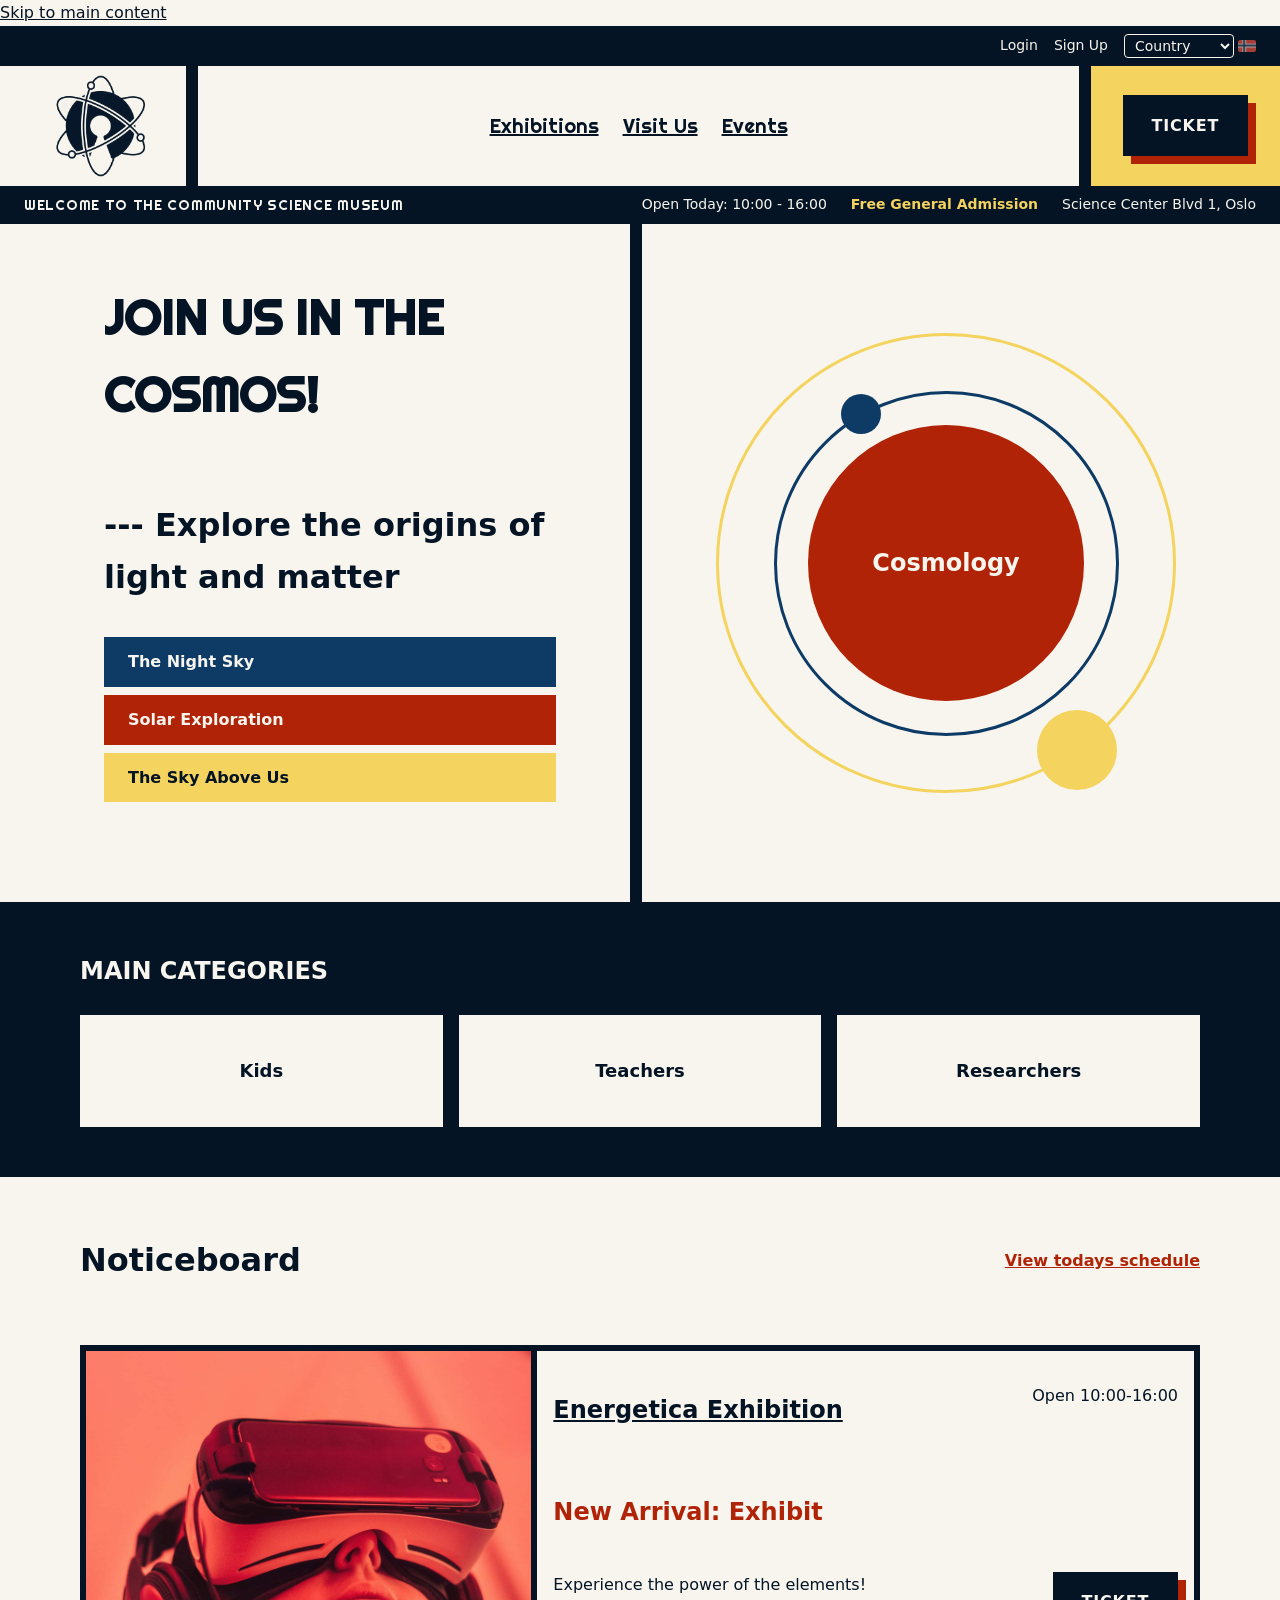
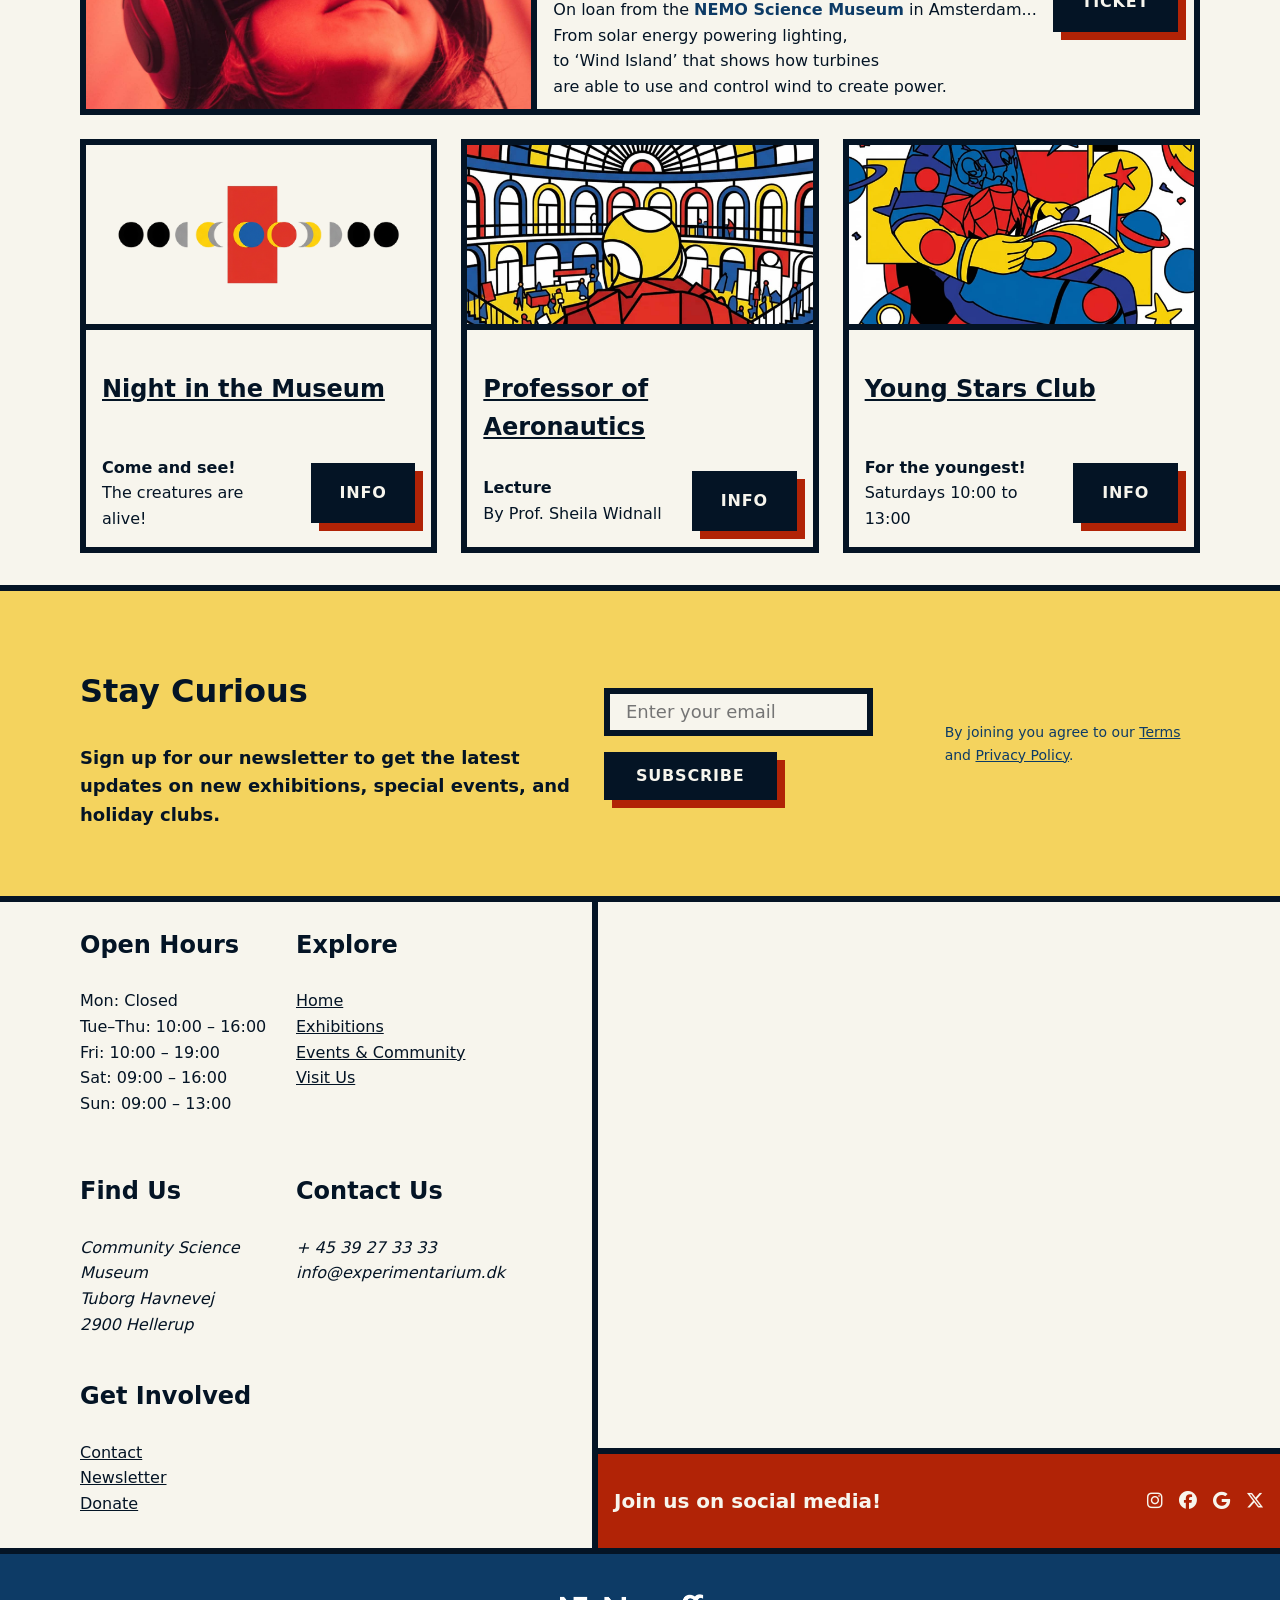
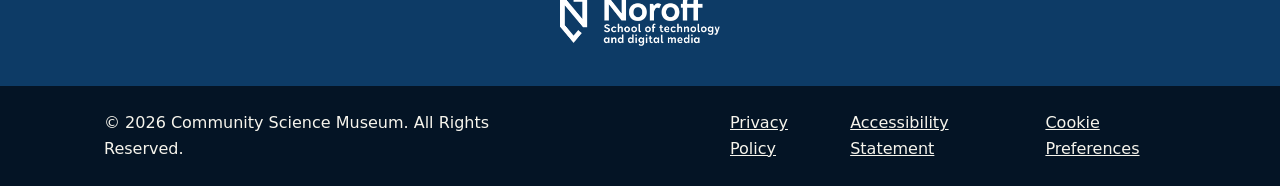
==== commit a3cd800e: "added rest of compressed images, updated news-tiles Co-authored-by: Copilot <copilot@github.com>" ====
--- a/index.html
+++ b/index.html
@@ -186,15 +186,15 @@
           <article class="news-tile">
             <div class="news-media">
                 <a href="visit.html">
-                  <img src="images/project-images/professor-bkg-compressed.jpg" alt="Image of a person wearing VR goggles">
+                  <img src="images/project-images/professor-bkg-compressed.jpg" alt="Professor of Aeronautics lecturer at the museum">
                 </a>
             </div>
             <div class="news-content">
-                <h3><a href="visit.html">Night in the Museum</a></h3>
+                <h3><a href="visit.html">Professor of Aeronautics</a></h3>
                 <div class="news-bottom"> 
                   <div class="news-text">
-                    <p><span>Come and see!</span></p>
-                    <p>The creatures are alive!</p>
+                    <p><span>Lecture</span></p>
+                    <p>By Prof. Sheila Widnall</p>
                   </div>
                   <a href="visit.html" class="btn">INFO</a>
                 </div>
@@ -203,15 +203,15 @@
           <article class="news-tile">
             <div class="news-media">
                 <a href="visit.html">
-                  <img src="images/project-images/professor-bkg-compressed.jpg" alt="Image of a person wearing VR goggles">
+                  <img src="images/project-images/kids-bkg-compressed.jpg" alt="Young child engaged in a museum learning activity">
                 </a>
             </div>
             <div class="news-content">
-                <h3><a href="visit.html">Night in the Museum</a></h3>
+                <h3><a href="visit.html">Young Stars Club</a></h3>
                 <div class="news-bottom"> 
                   <div class="news-text">
-                    <p><span>Come and see!</span></p>
-                    <p>The creatures are alive!</p>
+                    <p><span>For the youngest!</span></p>
+                    <p>Saturdays 10:00 to 13:00</p>
                   </div>
                   <a href="visit.html" class="btn">INFO</a>
                 </div>
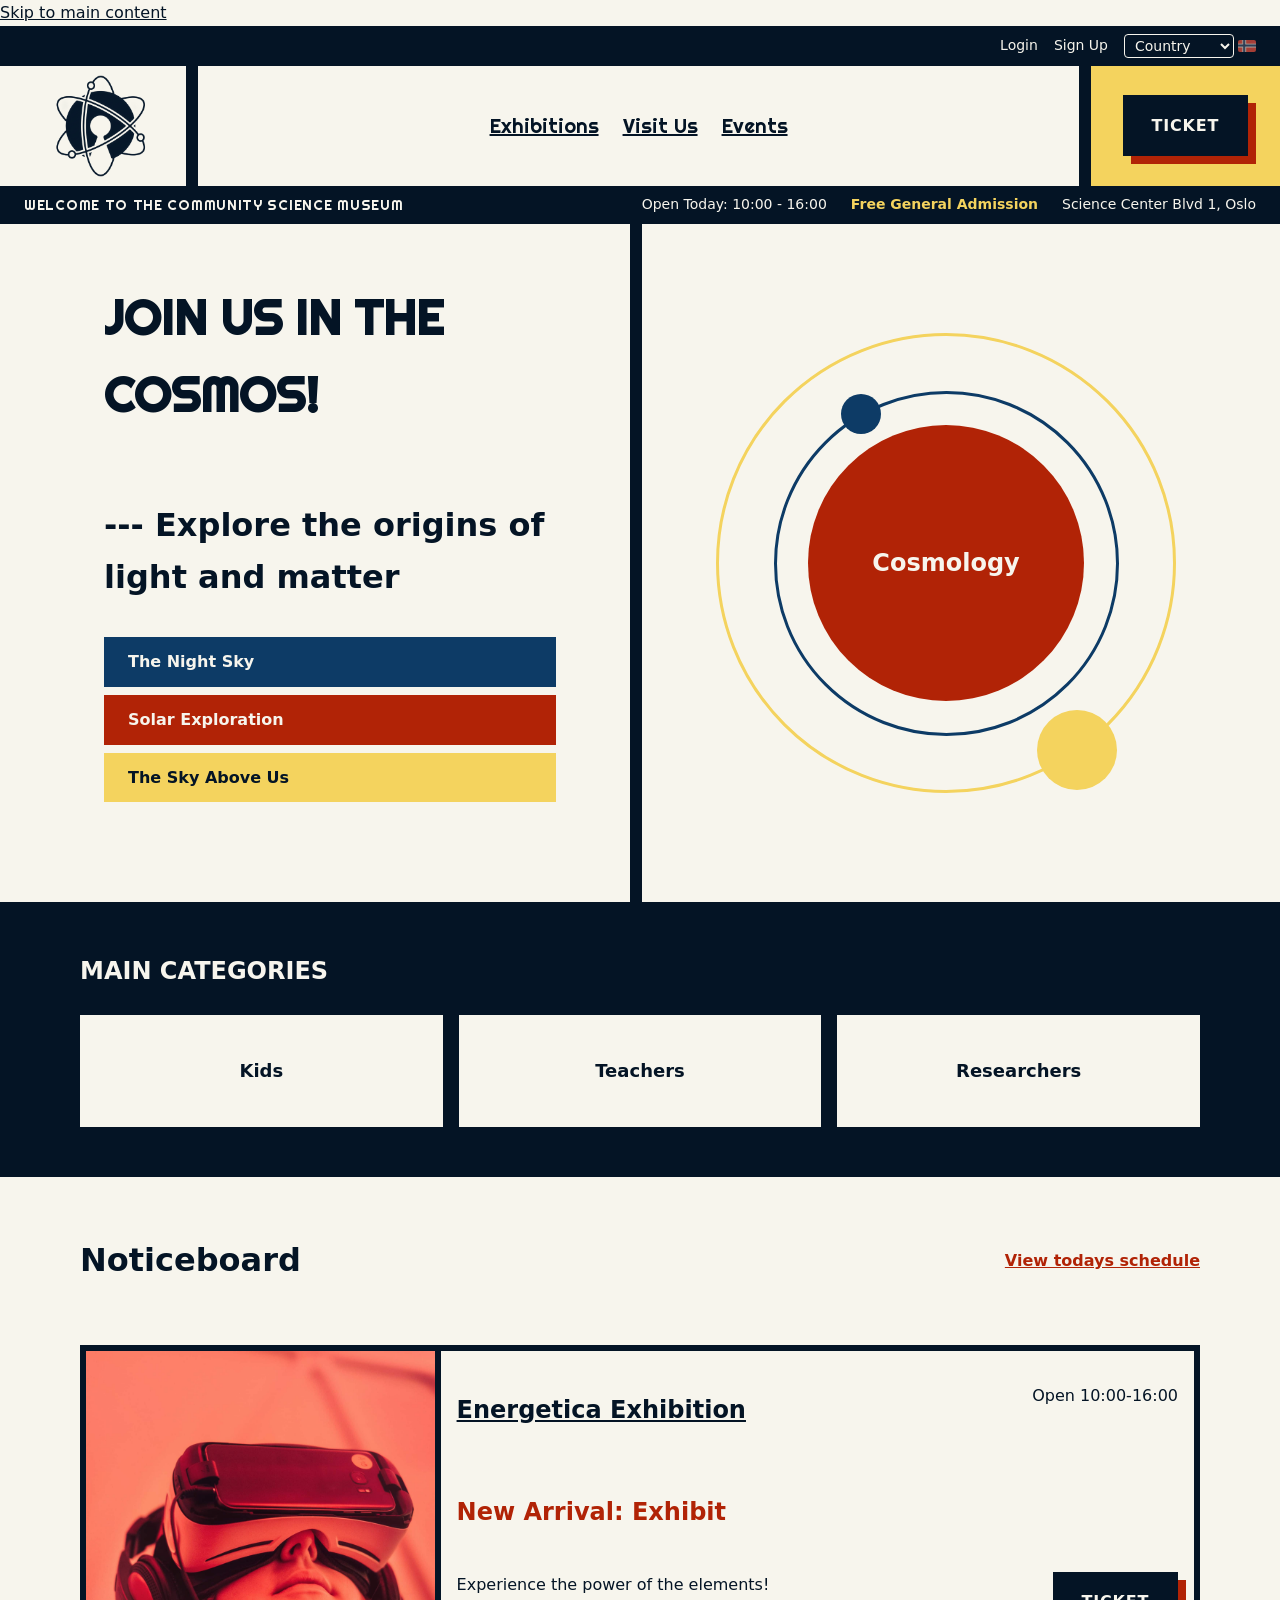
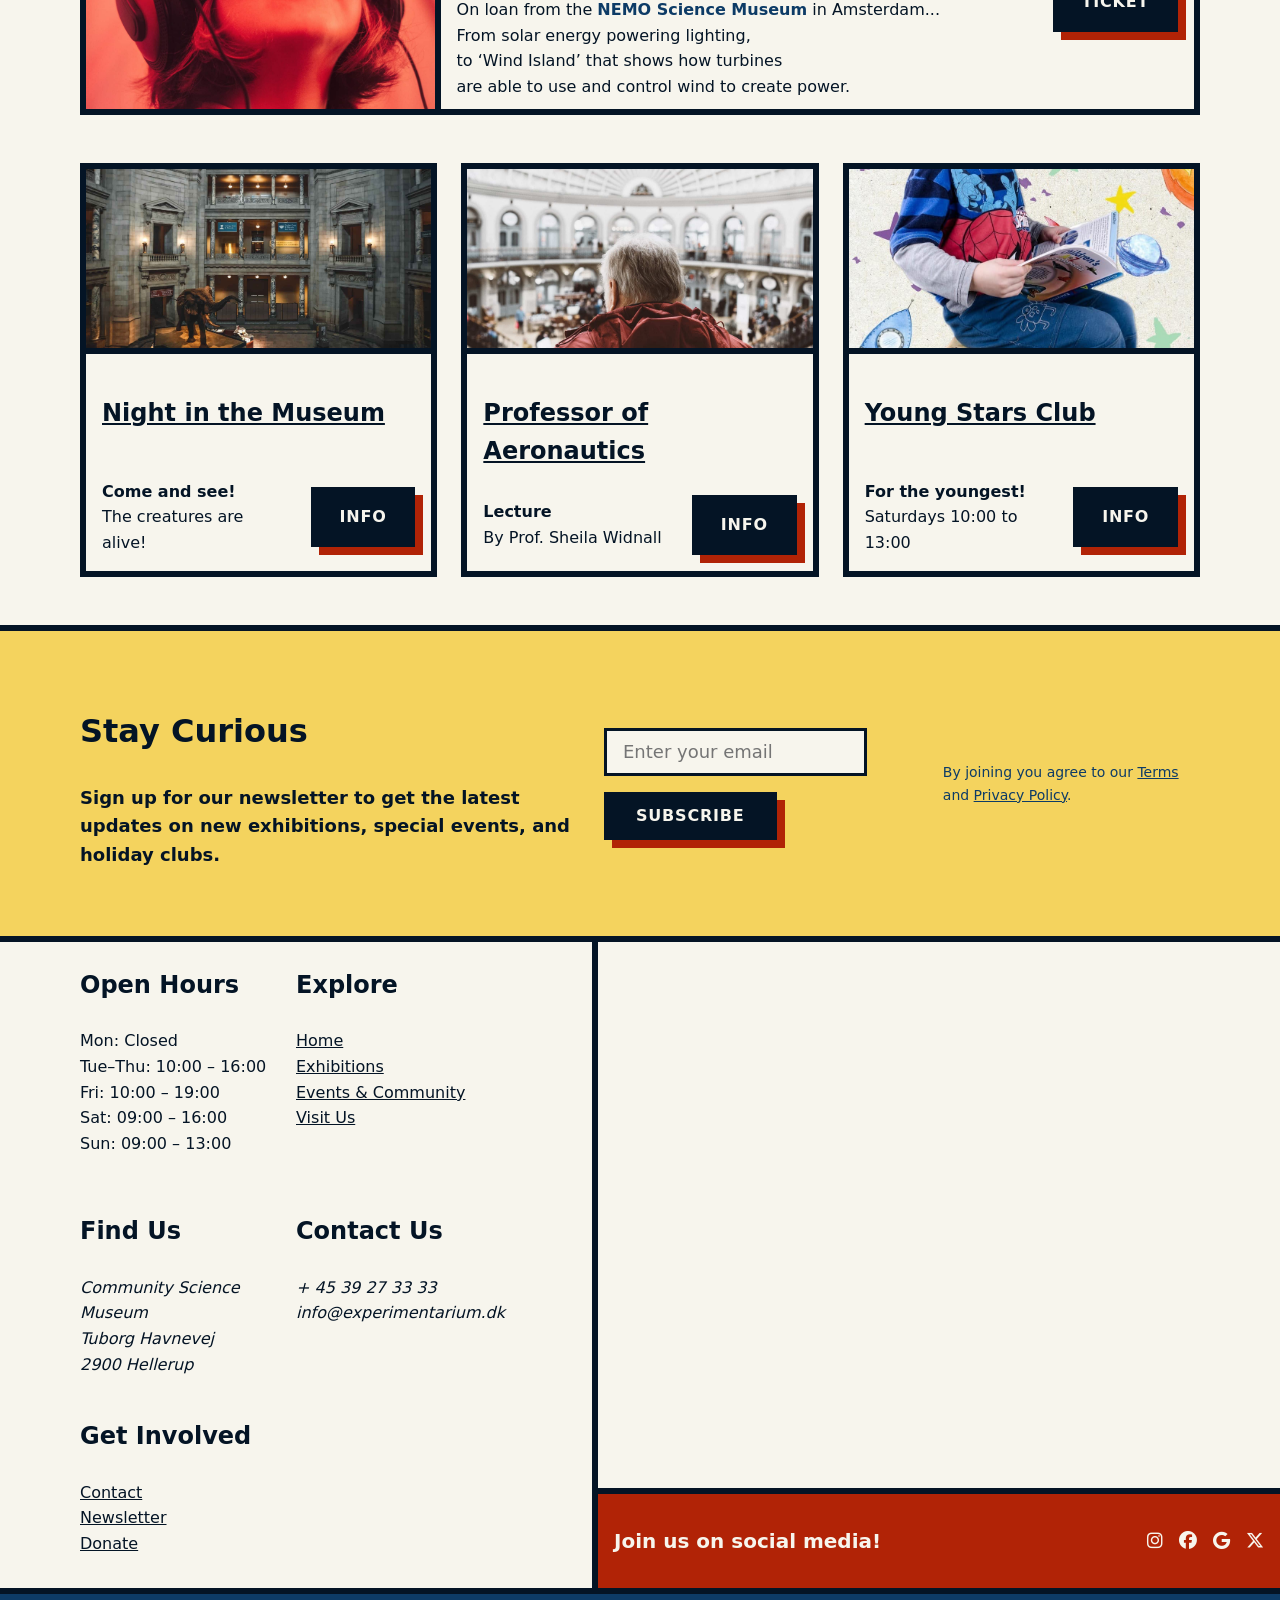
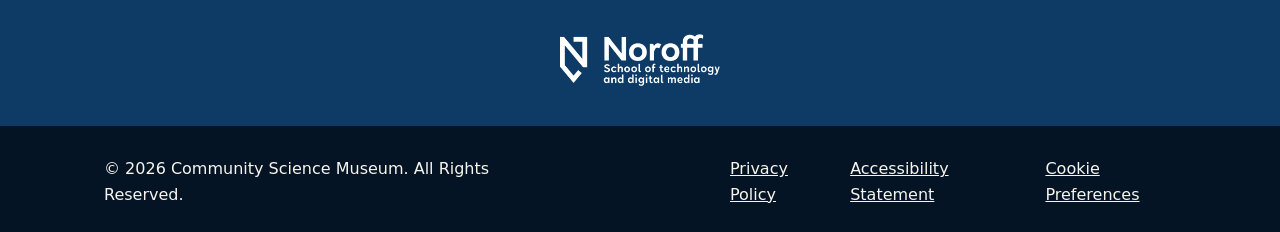
==== commit ea86d8c9: "made exhibition articles into div to avoid error, changed images for all pages, map-container confli" ====
--- a/index.html
+++ b/index.html
@@ -18,7 +18,7 @@
 
     <div class="topbar">
         <div class="topbar-inner">
-            <nav class="top-nav">
+            <nav class="top-nav" aria-label="Utility navigation">
                 <ul>
                     <li><a href="#">Login</a></li>
                     <li><a href="#">Sign Up</a></li>
@@ -42,8 +42,8 @@
         <div class="header-inner">
             <a href="index.html" class="logo">
                 <picture>
-                    <source media="(min-width: 900px)" srcset="images/project-images/SP1-logo-update.png">
-                    <img src="images/project-images/SP1-logo-update.png" alt="Museum of Science Logo">
+                    <source media="(min-width: 900px)" srcset="images/logo-images/SP1-logo-update.png">
+                    <img src="images/logo-images/SP1-logo-update.png" alt="Museum of Science Logo">
                 </picture>
             </a>
 
@@ -169,7 +169,7 @@
           <article class="news-tile">
             <div class="news-media">
                 <a href="visit.html">
-                  <img src="images/project-images/phases-bkg-compressed.png" alt="Image of a person wearing VR goggles">
+                  <img src="images/stock-photos/roberto-nickson-396152.jpg" alt="Image of a mammut skeleton">
                 </a>
             </div>
             <div class="news-content">
@@ -186,7 +186,7 @@
           <article class="news-tile">
             <div class="news-media">
                 <a href="visit.html">
-                  <img src="images/project-images/professor-bkg-compressed.jpg" alt="Professor of Aeronautics lecturer at the museum">
+                  <img src="images/stock-photos/luke-ellis-craven-400722.jpg" alt="Professor of Aeronautics lecturer at the museum">
                 </a>
             </div>
             <div class="news-content">
@@ -203,7 +203,7 @@
           <article class="news-tile">
             <div class="news-media">
                 <a href="visit.html">
-                  <img src="images/project-images/kids-bkg-compressed.jpg" alt="Young child engaged in a museum learning activity">
+                  <img src="images/stock-photos/reading-2762010_1280.jpg" alt="Young child engaged in a museum learning activity">
                 </a>
             </div>
             <div class="news-content">
@@ -220,7 +220,7 @@
           <article class="news-tile news-tile-tablet-only">
             <div class="news-media">
                 <a href="events.html">
-                  <img src="images/project-images/vr2-bkg-compressed.png" alt="Child using VR equipment during a museum activity">
+                  <img src="images/stock-photos/billetto-editorial-334686.jpg" alt="Child using VR equipment during a museum activity">
                 </a>
             </div>
             <div class="news-content">
@@ -328,7 +328,7 @@
           </div>
       </div>
       <div class="blue-divider sub-header">
-        <img src="images/project-images/noroff-logo.png" alt="Noroff logo" class="noroff-logo">
+        <img src="images/logo-images/noroff-logo.png" alt="Noroff logo" class="noroff-logo">
       </div>
     </footer>
 
--- a/css/layout.css
+++ b/css/layout.css
@@ -41,6 +41,165 @@
    @media (min-width: 450px) and (max-width: 899px) {
       .grid-3-col.tablet-2 {
          grid-template-columns: repeat(2, minmax(0, 1fr));
+      }
+   }
+
+/* ========================================
+   SHARED LAYOUTS
+   ======================================== */
+
+   .page-title {
+      display: flex;
+      flex-direction: column;
+      align-items: center;
+      justify-content: center;
+      padding: var(--space-xl) 0;
+      background-color: var(--color-yellow);
+   }
+
+   .page-title-text {
+      text-align: left;
+      max-width: 500px;
+   }
+
+   .page-title-text p {
+      font-weight: var(--font-weight-bold);
+   }
+
+   .page-grid {
+      display: grid;
+      grid-template-columns: 1fr;
+      align-items: center;
+      justify-content: center;
+   }
+
+   .page-visual {
+      display: flex;
+      justify-content: center;
+      align-items: center;
+      max-width: 300px;
+   }
+
+   .sub-header {
+      background-color: var(--color-blue);
+      color: var(--color-bkg);
+      padding: var(--space-md) var(--space-lg);
+      border-top: var(--divider-minor) solid var(--color-body);
+      border-bottom: var(--divider-minor) solid var(--color-body);
+   }
+
+   .displays-section {
+      display: flex;
+      flex-direction: column;
+      gap: var(--space-lg);
+   }
+
+   .display-item {
+      display: flex;
+      flex-direction: column;
+      justify-content: center;
+      align-items: center;
+      gap: var(--space-md);
+      padding-top: 20px;
+      padding-bottom: var(--space-3xl);
+   }
+
+   .display-content {
+      max-width: 600px;
+      text-align: center;
+   }
+
+   .display-content p {
+      text-align: left;
+      margin: 20px;
+   }
+
+   .display-content i {
+      font-size: 30px;
+      color: var(--color-red);
+   }
+
+   .display-visual {
+      display: flex;
+      justify-content: center;
+      align-items: center;
+      max-width: 100%;
+      max-height: 250px;
+      overflow: hidden;
+      border-top: var(--divider-minor) solid var(--color-body);
+      border-bottom: var(--divider-minor) solid var(--color-body);
+   }
+
+   @media (min-width: 900px) {
+      .page-grid {
+         display: grid;
+         grid-template-columns: 1fr 1fr;
+         align-items: center;
+         justify-content: center;
+      }
+
+      .display-block {
+         display: flex;
+         flex-direction: row;
+         align-items: stretch;
+         border-top: var(--divider-minor) solid var(--color-body);
+      }
+
+      .display-block:last-child {
+         border-bottom: var(--divider-minor) solid var(--color-body);
+      }
+
+      .display-block.inverse-block {
+         flex-direction: row-reverse;
+      }
+
+      .display-item {
+         flex: 0 0 50%;
+         min-height: 250px;
+         align-items: center;
+         justify-content: center;
+      }
+
+      .display-content {
+         text-align: left;
+         align-items: center;
+         justify-content: center;
+      }
+
+      .display-content p {
+         margin: 0 0 var(--space-xs) 0;
+      }
+
+      .display-content p:last-child {
+         margin-bottom: 0;
+      }
+
+      .display-header {
+         display: flex;
+         flex-direction: row;
+         align-items: center;
+         gap: var(--space-lg);
+      }
+
+      .display-visual {
+         flex: 1 1 auto;
+         max-height: none;
+         height: auto;
+         min-height: 360px;
+         border-top: none;
+         border-bottom: none;
+         border-left: var(--divider-minor) solid var(--color-body);
+      }
+
+      .display-block.inverse-block .display-visual {
+         border-left: none;
+         border-right: var(--divider-minor) solid var(--color-body);
+      }
+
+      .display-visual img {
+         width: 100%;
+         height: 100%;
+         object-fit: cover;
       }
    }
 
@@ -541,8 +700,8 @@
       display: grid;
       grid-template-columns: 1fr;
       gap: var(--space-lg);
-      padding-top: var(--space-lg);
-      padding-bottom: var(--space-xl);
+      padding-top: var(--space-2xl);
+      padding-bottom: var(--space-2xl);
    }
 
    @media (min-width: 450px) {
@@ -560,54 +719,12 @@
    }
 
 /* ========================================
-	SUB-PAGE HEADER & INTRODUCTION
-   ======================================== */
-
-   .page-title {
-      display: flex;
-      flex-direction: column;
-      align-items: center;
-      justify-content: center;
-      padding: var(--space-xl) 0;
-      background-color: var(--color-yellow);
-      border-bottom: var(--divider-minor) solid var(--color-body);
-   }
-
-   .page-title-text {
-      text-align: left;
-      max-width: 500px;
-   }
-
-   .page-title-text p {
-      font-weight: var(--font-weight-bold);
-   }
-
-   .page-grid {
-      display: grid;
-      grid-template-columns: 1fr;
-      align-items: center;
-      justify-content: center;
-   }
-
-   .page-visual {
-      display: flex;
-      justify-content: center;
-      align-items: center;
-      max-width: 300px;
-   }
-
-   @media (min-width: 900px) {
-      .page-grid {
-         display: grid;
-         grid-template-columns: 1fr 1fr;
-         align-items: center;
-         justify-content: center;
-      }
-   }
-
-/* ========================================
 	EXHIBITIONS GRID LAYOUT
    ======================================== */
+
+   main#main.container > .breadcrumbs {
+      padding-top: var(--space-xl);
+   }
 
    .page-intro {
       text-align: left;
@@ -670,49 +787,6 @@
 	COSMOLOGY EXHIBITION LAYOUT
    ======================================== */
 
-   .displays-section {
-      display: flex;
-      flex-direction: column;
-      gap: var(--space-lg);
-
-   }
-
-      .display-item {
-      display: flex;
-      flex-direction: column;
-      justify-content: center;
-      align-items: center;
-      gap: var(--space-md);
-      padding-top: 20px;
-      padding-bottom: 20px;
-   }
-
-      .display-content {
-      max-width: 600px;
-      text-align: center;
-   }
-
-      .display-content p {
-      text-align: left;
-      margin: 20px;
-   }
-
-   .display-content i {
-      font-size: 30px;
-      color: var(--color-red);
-   }
-
-   .display-visual {
-      display: flex;
-      justify-content: center;
-      align-items: center;
-      max-width: 100%;
-      max-height: 250px;
-      overflow: hidden;
-      border-top: var(--divider-minor) solid var(--color-body);
-      border-bottom: var(--divider-minor) solid var(--color-body);
-   }
-
    .booking {
       display: flex;
       flex-direction: column;
@@ -731,72 +805,8 @@
 
    @media (min-width: 900px) {
 
-        .displays-section {
+      .displays-section {
          gap: 0;
-      }
-
-      .display-block {
-         display: flex;
-         flex-direction: row;
-         align-items: stretch;
-         border-top: var(--divider-minor) solid var(--color-body);
-      }
-
-      .display-block:last-child {
-         border-bottom: var(--divider-minor) solid var(--color-body);
-      }
-
-      .display-block.inverse-block {
-         flex-direction: row-reverse;
-      }
-
-      .display-item {
-         flex: 0 0 50%;
-         min-height: 250px;
-         align-items: center;
-         justify-content: center;
-      }
-
-      .display-content {
-         text-align: left;
-         align-items: center;
-         justify-content: center;
-      }
-
-      .display-content p {
-         margin: 0 0 var(--space-xs) 0;
-      }
-
-      .display-content p:last-child {
-         margin-bottom: 0;
-      }
-
-      .display-header {
-         display: flex;
-         flex-direction: row;
-         align-items: center;
-         gap: var(--space-lg);
-      }
-
-      .display-visual {
-         flex: 1 1 auto;
-         max-height: none;
-         height: auto;
-         min-height: 360px;
-         border-top: none;
-         border-bottom: none;
-         border-left: var(--divider-minor) solid var(--color-body);
-      }
-
-      .display-block.inverse-block .display-visual {
-         border-left: none;
-         border-right: var(--divider-minor) solid var(--color-body);
-      }
-
-      .display-visual img {
-         width: 100%;
-         height: 100%;
-         object-fit: cover;
       }
 
       .booking {
@@ -825,12 +835,6 @@
       border-bottom: var(--divider-minor) solid var(--color-body);
    }
 
-   .sub-header {
-      background-color: var(--color-blue);
-      color: var(--color-bkg);
-      padding: var(--space-md) var(--space-lg);
-   }
-
    .location-info {
       display: grid;
       grid-template-columns: 1fr;
@@ -844,9 +848,32 @@
       justify-content: space-between;
    }
 
+   .getting-here .transit-info {
+      display: flex;
+      flex-direction: column;
+      justify-content: center;
+      gap: var(--space-lg);
+   }
+
+   .getting-here .transit-info .info-block {
+      width: 100%;
+      max-width: 44rem;
+      margin: 0 auto;
+      padding: var(--space-lg);
+   }
+
    .map-container {
+      display: flex;
+      flex-direction: column;
       min-height: 500px;
       border: var(--divider-minor) solid var(--color-body);
+   }
+
+   .map-container iframe {
+      width: 100%;
+      height: 100%;
+      border: 0;
+      display: block;
    }
 
    .address-box {
@@ -912,6 +939,7 @@
 
       .getting-here .location-visuals {
          border-left: var(--divider-minor) solid var(--color-body);
+         align-self: stretch;
       }
 
       .accessibility .location-info {
@@ -919,8 +947,13 @@
       }
 
       .map-container {
+         flex: 1;
          min-height: 500px;
          border: none;
+      }
+
+      .map-container iframe {
+         height: 100%;
       }
 
       .address-box {
@@ -977,10 +1010,6 @@
       flex-direction: column;
    }
 
-   .featured-block:last-child {
-      border-bottom: var(--divider-minor) solid var(--color-body);
-   }
-
    .events-featured .display-item {
       align-items: flex-start;
    }
@@ -1012,7 +1041,14 @@
    }
 
    .event-wrapper .media-panel {
-      max-height: 200px;
+      max-height: 250px;
+      overflow: hidden;
+      border-top: var(--divider-minor) solid var(--color-body);
+      border-bottom: var(--divider-minor) solid var(--color-body);
+   }
+
+   .event-wrapper .media-panel .full-width-img {
+      height: 100%;
    }
 
    .holiday-club {
@@ -1023,6 +1059,10 @@
    .holiday-club .info-panel {
       align-items: center;
       justify-content: center;
+   }
+
+   .holiday-club .media-panel {
+      border-top: var(--divider-minor) solid var(--color-body);
    }
 
    .media-panel {
@@ -1035,6 +1075,35 @@
       object-fit: cover;
    }
 
+   .join-us {
+      display: flex;
+      flex-direction: column;
+      align-items: stretch;
+      justify-content: center;
+      gap: var(--space-lg);
+      padding: var(--space-2xl) 0;
+   }
+
+   .get-involved-content {
+      padding-top: var(--space-lg);
+      padding-bottom: var(--space-lg);
+   }
+
+   .donate-support {
+      color: var(--color-bkg);
+      padding-top: var(--space-xl);
+      padding-bottom: var(--space-3xl);
+   }
+
+   .donate-support .info-panel {
+      display: flex;
+      flex-direction: column;
+      align-items: center;
+      justify-content: center;
+      font-size: var(--font-size-md);
+      padding: var(--space-md) var(--space-lg);
+   }
+
    @media (min-width: 900px) {
       .featured-section {
          gap: 0;
@@ -1043,6 +1112,10 @@
       .featured-block {
          flex-direction: row;
          align-items: stretch;
+         max-height: 500px;
+      }
+
+      .featured-block + .featured-block {
          border-top: var(--divider-minor) solid var(--color-body);
       }
 
@@ -1073,11 +1146,22 @@
          grid-template-columns: 1.2fr 1fr;
          gap: var(--space-lg);
          border-bottom: var(--divider-minor) solid var(--color-body);
+         align-items: stretch;
       }
 
       .event-wrapper .media-panel {
          border-left: var(--divider-minor) solid var(--color-body);
-         min-height: 400px;
+         border-top: none;
+         border-bottom: none;
+         max-height: none;
+         min-height: 0;
+         height: 100%;
+         align-self: stretch;
+      }
+
+      .get-involved-content {
+         padding-top: var(--space-xl);
+         padding-bottom: var(--space-3xl);
       }
 
       .holiday-club {
@@ -1090,6 +1174,8 @@
 
       .holiday-club .media-panel {
          order: 1;
+         border-top: none;
+         border-bottom: none;
          border-right: var(--divider-minor) solid var(--color-body);
          min-height: 400px;
       }
@@ -1213,6 +1299,8 @@
       background-color: var(--color-blue);
       width: 100%;
       justify-content: space-between;
+      border-top: var(--divider-minor) solid var(--color-body);
+      border-bottom: var(--divider-minor) solid var(--color-body);
    }
 
    .blue-divider img {
@@ -1266,9 +1354,7 @@
          display: block;
       }
 
-      .blue-divider {
-         border-top: var(--divider-minor) solid var(--color-body);
-      }
+
    }
 
 /* ========================================
--- a/css/components.css
+++ b/css/components.css
@@ -182,7 +182,7 @@
    .newsletter-form input {
       height: 3rem; /* Fixed, larger height */
       padding: 0 1rem;
-      border: var(--divider-minor) solid var(--color-body);
+      border: var(--divider-thin) solid var(--color-body);
       background-color: var(--color-bkg);
       color: var(--color-body);
       font-size: var(--font-size-md);
@@ -203,6 +203,7 @@
 
    .newsletter-form button:hover {
       background-color: var(--color-blue);
+      color: var(--color-bkg);
       box-shadow: 4px 4px 0 var(--color-body);
       transform: translate(4px, 4px); /* Creates a "pressed" clicking effect, I would prefer to choose between this one and the yellow normal hover effect but not have both. */
    }
@@ -401,6 +402,10 @@
          gap: var(--space-md);
          padding: var(--space-md);
          min-width: 0;
+         flex: 1 1 36%; /*I wanted the highlight image to align with the news-tile below it, and the way i 
+         figured to do that was to force the width of the highlight image with percentage in a grid. 
+         Would like to figure out if there is a better way though? Perhaps applying a grid for the entire 
+         noticeboard and then setting the highlight to full width somehow? */
       }
 
        .highlight-media img {
@@ -534,7 +539,7 @@
       width: 160px;
       height: 160px;
       opacity: 0;
-      transform: scale(0.96);
+      transform: scale(0.96) rotate(0deg);
       transition: opacity 0.35s ease, transform 0.35s ease;
       background-image: var(--tile-image);
       background-size: cover;
@@ -547,6 +552,8 @@
    .colored-shape {
       width: 160px;
       height: 160px;
+      transform: rotate(0deg);
+      transition: transform 0.35s ease;
    }
 
    .shape-circle {
@@ -603,7 +610,19 @@
    .visual-container:hover .shape-image-overlay,
    .visual-container:focus-within .shape-image-overlay {
       opacity: 1;
-      transform: scale(1);
+      transform: scale(1.08) rotate(90deg);
+   }
+
+   .visual-container:hover .colored-shape,
+   .visual-container:focus-within .colored-shape {
+      transform: scale(1.08) rotate(90deg);
+   }
+
+   .visual-container:hover .colored-shape.shape-circle,
+   .visual-container:focus-within .colored-shape.shape-circle,
+   .visual-container:hover .shape-image-overlay.shape-circle,
+   .visual-container:focus-within .shape-image-overlay.shape-circle {
+      transform: scale(1.14) rotate(90deg);
    }
 
    /* This is the overlapping text box. But the position is a bit tricky as it doesnt work well for different shapes. It needs to be to the bottom-right on the shape, but also overlap it. */
@@ -614,22 +633,22 @@
       transform: translateX(110%); /* Pushes it off-center to the right to overlap the shape */
       
       background-color: var(--color-bkg);
-      border: 3px solid var(--color-body);
+      border: var(--divider-thin) solid var(--color-body);
       width: fit-content;
-      padding: 0 0.5rem;
+      padding: 0 var(--space-sm);
       z-index: 2; /* This is to ensure it appears above the shapes, "bring to front" if you will. */
    }
 
-   .name-box h3 {
+   .name-box p {
       margin: 0;
-      line-height: 1.7;
-   }
-
-
-
-/* ========================================
-	FEATURED CATEGORY CARD
-   ======================================== */
+      line-height: 2;
+      font-weight: var(--font-weight-bold);
+   }
+
+   .content-container p span {
+      color: var(--color-blue);
+      font-weight: var(--font-weight-bold);
+   }
 
 /* ========================================
 	NEWSLETTER COMPONENT
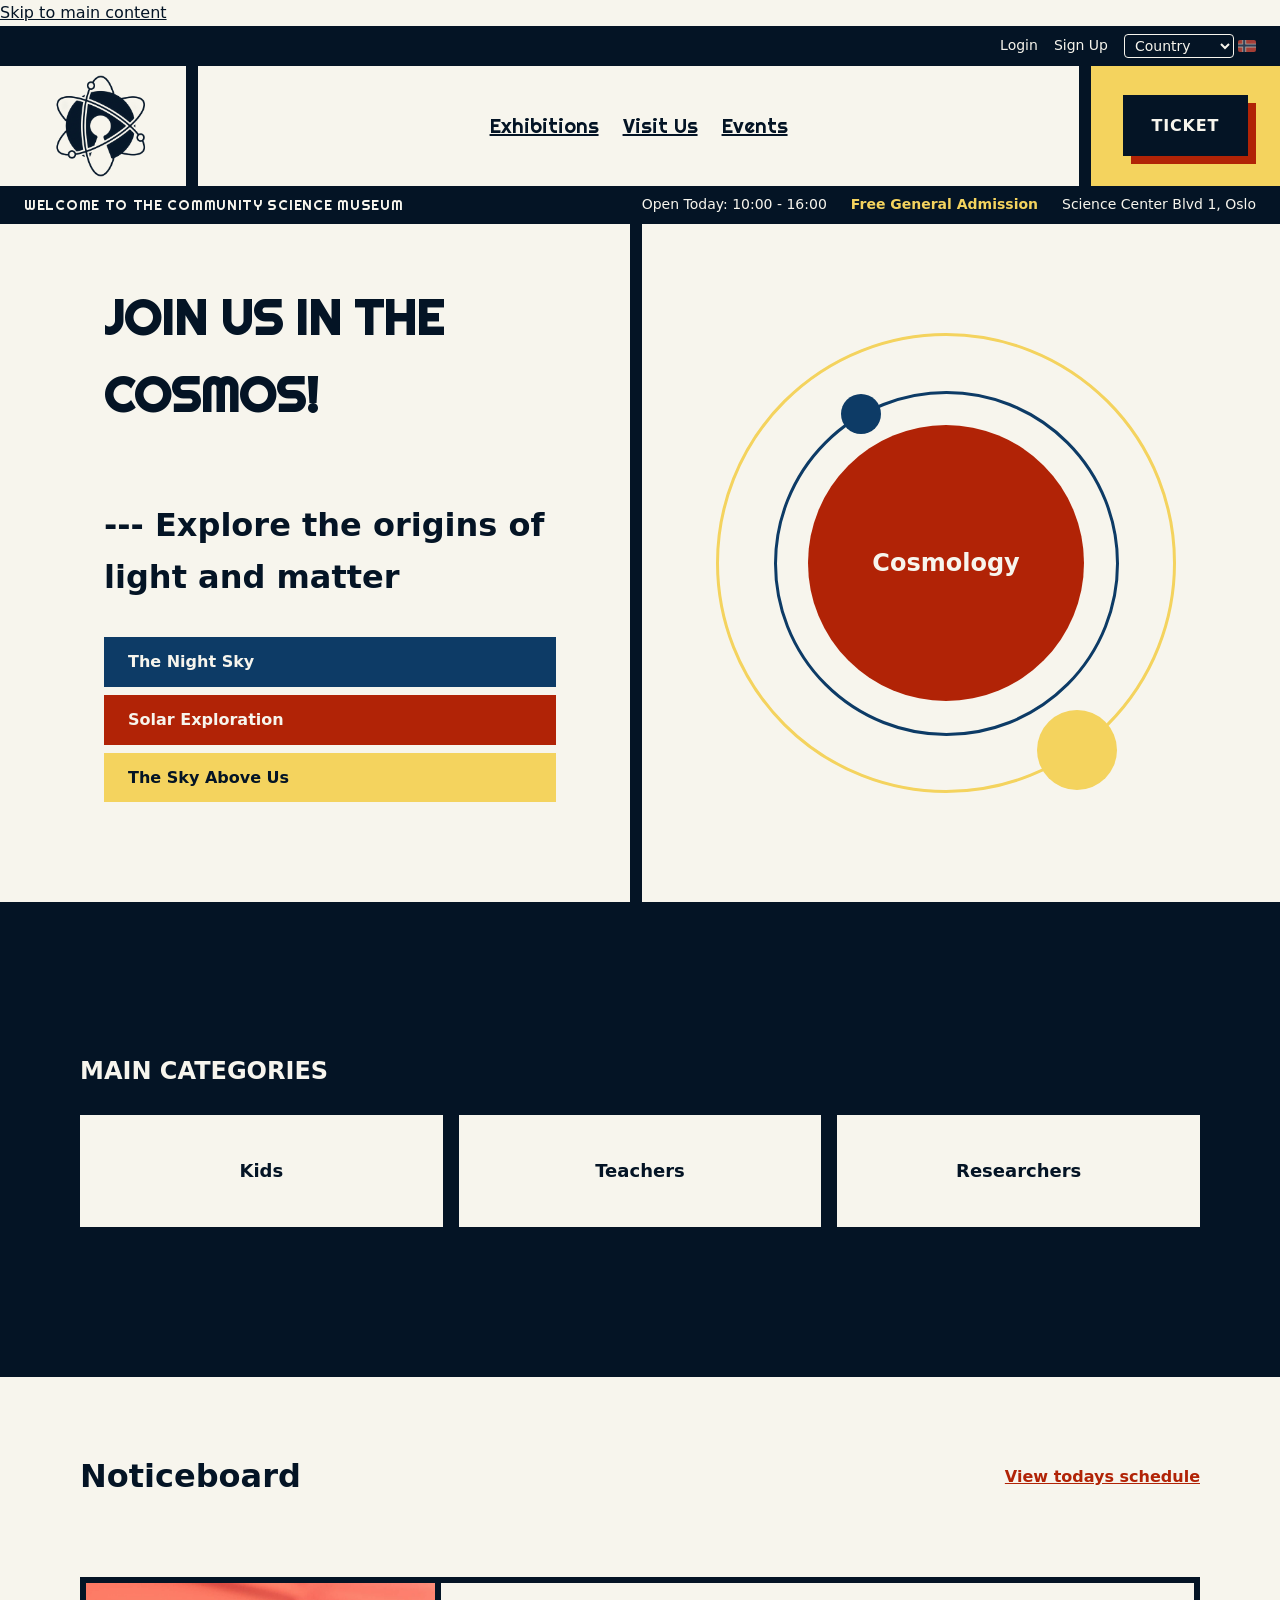
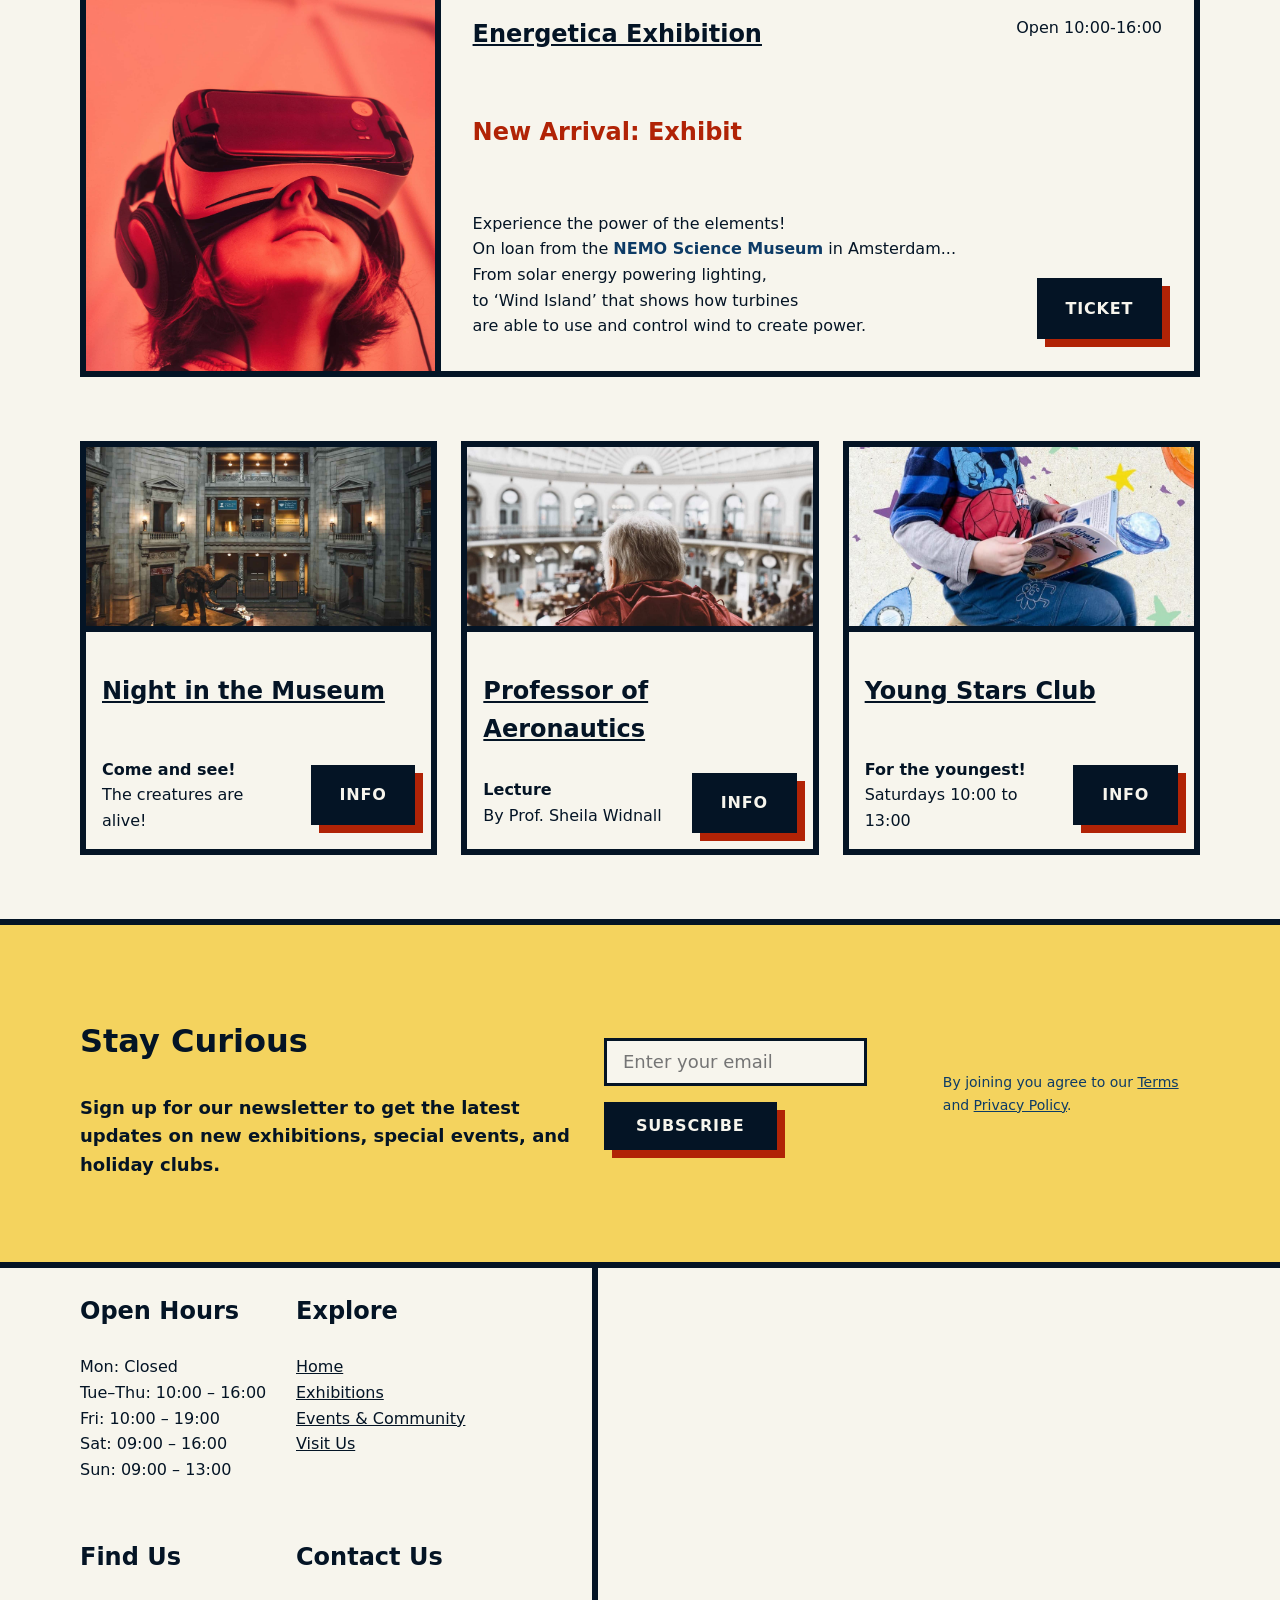
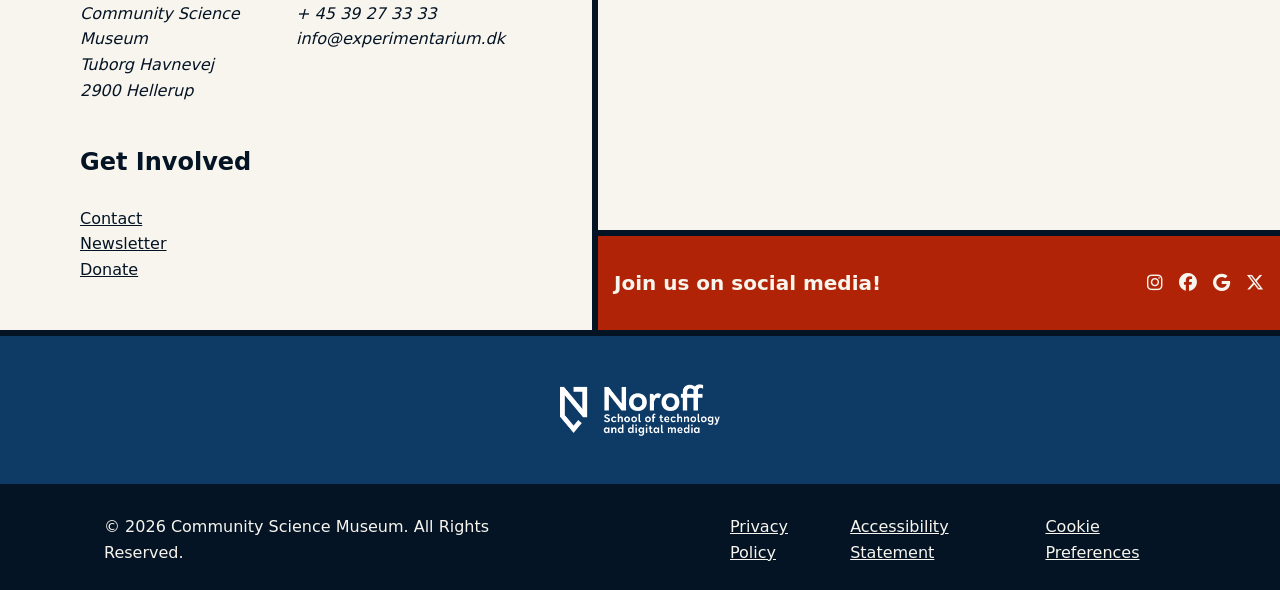
==== commit 720d5878: "paddings upscale, --space-5xl added, highlight-tile on homepage, figurng out news tile hover effect" ====
--- a/index.html
+++ b/index.html
@@ -6,7 +6,7 @@
     <meta charset="utf-8">
     <meta name="description" content="Visit Community Science Museum to explore hands-on exhibitions, discover the cosmos, and learn more about the Young Stars club for curious kids.">
     <meta name="viewport" content="width=device-width, initial-scale=1.0">
-    <link rel="icon" href="#" type="image/x-icon"> 
+    <link rel="icon" href="coming-soon.html" type="image/x-icon"> 
     <link rel="stylesheet" href="css/tokens.css">
     <link rel="stylesheet" href="css/base.css">
     <link rel="stylesheet" href="css/layout.css">
@@ -20,8 +20,8 @@
         <div class="topbar-inner">
             <nav class="top-nav" aria-label="Utility navigation">
                 <ul>
-                    <li><a href="#">Login</a></li>
-                    <li><a href="#">Sign Up</a></li>
+                    <li><a href="coming-soon.html">Login</a></li>
+                    <li><a href="coming-soon.html">Sign Up</a></li>
                 </ul>
             </nav>
             <div class="country-select">
@@ -137,6 +137,7 @@
         
 
         <article class="highlight-tile">
+          <a class="tile-link-overlay" href="visit.html" aria-hidden="true"></a>
             <div class="highlight-media">
                 <a href="visit.html">
                   <img src="images/stock-photos/samuel-zeller-158996.jpg" alt="Image of a person wearing VR goggles">
@@ -167,6 +168,7 @@
 
         <div class="news-grid">
           <article class="news-tile">
+            <a class="tile-link-overlay" href="visit.html" aria-hidden="true"></a>
             <div class="news-media">
                 <a href="visit.html">
                   <img src="images/stock-photos/roberto-nickson-396152.jpg" alt="Image of a mammut skeleton">
@@ -184,6 +186,7 @@
             </div>
           </article>
           <article class="news-tile">
+            <a class="tile-link-overlay" href="visit.html" aria-hidden="true"></a>
             <div class="news-media">
                 <a href="visit.html">
                   <img src="images/stock-photos/luke-ellis-craven-400722.jpg" alt="Professor of Aeronautics lecturer at the museum">
@@ -201,6 +204,7 @@
             </div>
           </article>
           <article class="news-tile">
+            <a class="tile-link-overlay" href="visit.html" aria-hidden="true"></a>
             <div class="news-media">
                 <a href="visit.html">
                   <img src="images/stock-photos/reading-2762010_1280.jpg" alt="Young child engaged in a museum learning activity">
@@ -218,6 +222,7 @@
             </div>
           </article>
           <article class="news-tile news-tile-tablet-only">
+            <a class="tile-link-overlay" href="events.html" aria-hidden="true"></a>
             <div class="news-media">
                 <a href="events.html">
                   <img src="images/stock-photos/billetto-editorial-334686.jpg" alt="Child using VR equipment during a museum activity">
@@ -255,7 +260,7 @@
                 </div>
               </form>  
               <p class="legal-text">
-                By joining you agree to our <a href="#">Terms</a> and <a href="#">Privacy Policy</a>.
+                By joining you agree to our <a href="coming-soon.html">Terms</a> and <a href="coming-soon.html">Privacy Policy</a>.
               </p>
             </section>
           </div>
@@ -318,10 +323,10 @@
               <section class="footer-social">
                 <h4 class="container">Join us on social media!</h4>
                 <ul class="container">
-                  <li><a href="#" aria-label="Instagram"><i class="fa-brands fa-instagram"></i></a></li>
-                  <li><a href="#" aria-label="Facebook"><i class="fa-brands fa-facebook"></i></a></li>
-                  <li><a href="#" aria-label="Google"><i class="fa-brands fa-google"></i></a></li>
-                  <li><a href="#" aria-label="Twitter / X"><i class="fa-brands fa-x-twitter"></i></a></li>
+                  <li><a href="coming-soon.html" aria-label="Instagram"><i class="fa-brands fa-instagram"></i></a></li>
+                  <li><a href="coming-soon.html" aria-label="Facebook"><i class="fa-brands fa-facebook"></i></a></li>
+                  <li><a href="coming-soon.html" aria-label="Google"><i class="fa-brands fa-google"></i></a></li>
+                  <li><a href="coming-soon.html" aria-label="Twitter / X"><i class="fa-brands fa-x-twitter"></i></a></li>
                 </ul>
               </section>
             </div>
--- a/css/tokens.css
+++ b/css/tokens.css
@@ -84,7 +84,8 @@
     --space-xl: 32px; 
     --space-2xl: 48px; 
     --space-3xl: 64px;
-      --space-4xl: 80px;
+   --space-4xl: 80px;
+   --space-5xl: 150px;
 
 
   /* ========================================
--- a/css/base.css
+++ b/css/base.css
@@ -90,4 +90,25 @@
    button, input, select {
       font-family: var(--font-body);
       font-size: var(--font-size-base);
-   }+   }
+
+/* ========================================
+	GLOBAL INTERACTIVE STATES (Focus, Active, Disabled)
+   ======================================== */
+
+   /* Global Focus  for keyboard accessibility) */
+*:focus-visible {
+   outline: 3px solid var(--color-red);
+   outline-offset: 3px;
+}
+
+/* Global Active when someone clicks a button) */
+button:active, .btn:active, .btn-mobile:active, .btn-cta:active, .btn-yellow:active {
+   transform: scale(0.98); 
+}
+
+/* Global Disabled (For the newsletter form) */
+input:disabled, button:disabled {
+   opacity: 0.5;
+   cursor: not-allowed;
+}
--- a/css/layout.css
+++ b/css/layout.css
@@ -53,13 +53,15 @@
       flex-direction: column;
       align-items: center;
       justify-content: center;
-      padding: var(--space-xl) 0;
+      padding: var(--space-2xl) 0;
       background-color: var(--color-yellow);
    }
 
    .page-title-text {
       text-align: left;
       max-width: 500px;
+      width: 100%;
+      margin: 0 auto;
    }
 
    .page-title-text p {
@@ -70,20 +72,24 @@
       display: grid;
       grid-template-columns: 1fr;
       align-items: center;
+      justify-content: space-between;
+      justify-items: center;
+      gap: var(--space-lg);
+   }
+
+   .page-visual {
+      display: flex;
       justify-content: center;
-   }
-
-   .page-visual {
-      display: flex;
-      justify-content: center;
       align-items: center;
       max-width: 300px;
+      width: 100%;
+      margin: 0 auto;
    }
 
    .sub-header {
       background-color: var(--color-blue);
       color: var(--color-bkg);
-      padding: var(--space-md) var(--space-lg);
+      padding: var(--space-lg) var(--space-lg);
       border-top: var(--divider-minor) solid var(--color-body);
       border-bottom: var(--divider-minor) solid var(--color-body);
    }
@@ -100,8 +106,8 @@
       justify-content: center;
       align-items: center;
       gap: var(--space-md);
-      padding-top: 20px;
-      padding-bottom: var(--space-3xl);
+      padding-top: var(--space-xl);
+      padding-bottom: var(--space-4xl);
    }
 
    .display-content {
@@ -131,11 +137,27 @@
    }
 
    @media (min-width: 900px) {
+      .page-title {
+         padding: var(--space-3xl) 0;
+      }
+
       .page-grid {
          display: grid;
-         grid-template-columns: 1fr 1fr;
+         grid-template-columns: minmax(0, 1fr) minmax(0, 1fr);
          align-items: center;
-         justify-content: center;
+         justify-content: stretch;
+         justify-items: stretch;
+         width: 100%;
+      }
+
+      .page-title-text {
+         margin: 0;
+         justify-self: start;
+      }
+
+      .page-visual {
+         margin: 0;
+         justify-self: end;
       }
 
       .display-block {
@@ -609,8 +631,8 @@
       flex-direction: column;
       background-color: var(--color-body);
       color: var(--color-bkg);
-      padding-bottom: 50px;
-      padding-top: 50px;
+      padding-bottom: var(--space-5xl);
+      padding-top: var(--space-5xl);
    }
 
    .main-categories .category-list {
@@ -688,7 +710,7 @@
       flex-direction: row;
       justify-content: space-between;
       align-items: center;
-      padding: var(--space-xl) 0;
+      padding: var(--space-2xl) 0;
    }
 
    .schedule-highlight {
@@ -700,8 +722,8 @@
       display: grid;
       grid-template-columns: 1fr;
       gap: var(--space-lg);
-      padding-top: var(--space-2xl);
-      padding-bottom: var(--space-2xl);
+      padding-top: var(--space-3xl);
+      padding-bottom: var(--space-3xl);
    }
 
    @media (min-width: 450px) {
@@ -729,7 +751,7 @@
    .page-intro {
       text-align: left;
       max-width: 800px;
-      padding: var(--space-lg) 0;
+      padding: var(--space-2xl) 0;
       margin: 0 auto;
    }
 
@@ -745,7 +767,7 @@
    }
 
    .exhibition-item {
-      padding: var(--space-lg) var(--space-md);
+      padding: var(--space-xl) var(--space-md);
    }
 
    /* Center the text content on mobile/default layout */
@@ -769,7 +791,7 @@
 
    .exhibition-item {
       /* Draw right and bottom borders on every item */
-      padding: var(--space-lg);
+      padding: var(--space-2xl) var(--space-lg);
    }
 
    .content-container {
@@ -792,7 +814,7 @@
       flex-direction: column;
       align-items: center;
       gap: var(--space-lg);
-      padding: var(--space-2xl) 0;
+      padding: var(--space-3xl) 0;
    }
 
    .booking-navigation {
@@ -831,14 +853,10 @@
 	VISIT PAGE LAYOUT
    ======================================== */
 
-   .getting-here {
-      border-bottom: var(--divider-minor) solid var(--color-body);
-   }
-
    .location-info {
       display: grid;
       grid-template-columns: 1fr;
-      gap: var(--space-lg);
+      gap: var(--space-3xl);
    }
 
    .location-visuals {
@@ -889,6 +907,13 @@
       flex-direction: column;
    }
 
+   .access-content {
+      display: grid;
+      grid-template-columns: 1fr;
+      gap: var(--space-2xl);
+      padding: var(--space-2xl) 0;
+   }
+
    .illustration-content {
       display: flex;
       align-items: center;
@@ -905,8 +930,8 @@
    .amenities-grid {
       display: grid;
       grid-template-columns: 1fr;
-      padding: var(--space-lg);
-      gap: var(--space-lg);
+      padding: var(--space-2xl) var(--space-lg);
+      gap: var(--space-2xl);
    }
 
    @media (min-width: 900px) {
@@ -920,7 +945,9 @@
 
       .page-grid {
          display: grid;
-         grid-template-columns: 1fr 1fr;
+         grid-template-columns: minmax(0, 1fr) minmax(0, 1fr);
+         justify-items: stretch;
+         width: 100%;
       }
 
       .page-visual {
@@ -930,8 +957,7 @@
          max-width: 300px;
       }
 
-      .getting-here .location-info,
-      .accessibility .location-info {
+      .getting-here .location-info {
          display: grid;
          grid-template-columns: 1fr 1.5fr;
          gap: var(--space-lg);
@@ -942,8 +968,9 @@
          align-self: stretch;
       }
 
-      .accessibility .location-info {
+      .accessibility .access-content {
          grid-template-columns: 1.5fr 1fr;
+         align-items: center;
       }
 
       .map-container {
@@ -958,12 +985,6 @@
 
       .address-box {
          border-top: var(--divider-minor) solid var(--color-body);
-      }
-
-      .location-info {
-         display: grid;
-         grid-template-columns: 1fr 1fr;
-         margin-left: var(--space-xl);
       }
 
       .amenities-grid {
@@ -976,7 +997,6 @@
 
    @media (min-width: 1200px) {
       .access-info {
-         display: flex;
          flex-direction: row;
          align-items: stretch;
       }
@@ -985,13 +1005,8 @@
          flex: 1;
       }
 
-      .access-info .container {
-         margin: 0 var(--space-lg);
-      }
-
-      .admission-text {
+      .admission {
          border-left: var(--divider-minor) solid var(--color-body);
-         padding-left: var(--space-lg);
       }
    }
 
@@ -1002,7 +1017,7 @@
    .featured-section {
       display: flex;
       flex-direction: column;
-      gap: var(--space-lg);
+      gap: var(--space-2xl);
    }
 
    .featured-block {
@@ -1037,7 +1052,7 @@
    .event-wrapper {
       display: grid;
       grid-template-columns: 1fr;
-      gap: var(--space-lg);
+      gap: var(--space-2xl);
    }
 
    .event-wrapper .media-panel {
@@ -1051,6 +1066,11 @@
       height: 100%;
    }
 
+   .event-layout {
+      padding-top: var(--space-3xl);
+      padding-bottom: var(--space-3xl);
+   }
+
    .holiday-club {
       display: grid;
       grid-template-columns: 1fr;
@@ -1063,6 +1083,20 @@
 
    .holiday-club .media-panel {
       border-top: var(--divider-minor) solid var(--color-body);
+   }
+
+   .holiday-layout {
+      display: flex;
+      flex-direction: column;
+      align-items: center;
+      justify-content: center;
+      padding-top: var(--space-3xl);
+      padding-bottom: var(--space-3xl);
+   }
+
+   .holiday-layout > * {
+      width: 100%; max-width: 42rem;
+      text-align: left;
    }
 
    .media-panel {
@@ -1080,19 +1114,19 @@
       flex-direction: column;
       align-items: stretch;
       justify-content: center;
-      gap: var(--space-lg);
-      padding: var(--space-2xl) 0;
+      gap: var(--space-2xl);
+      padding: var(--space-3xl) 0;
    }
 
    .get-involved-content {
-      padding-top: var(--space-lg);
-      padding-bottom: var(--space-lg);
+      padding-top: var(--space-2xl);
+      padding-bottom: var(--space-2xl);
    }
 
    .donate-support {
       color: var(--color-bkg);
-      padding-top: var(--space-xl);
-      padding-bottom: var(--space-3xl);
+      padding-top: var(--space-2xl);
+      padding-bottom: var(--space-4xl);
    }
 
    .donate-support .info-panel {
@@ -1144,7 +1178,7 @@
 
       .event-wrapper {
          grid-template-columns: 1.2fr 1fr;
-         gap: var(--space-lg);
+         gap: var(--space-2xl);
          border-bottom: var(--divider-minor) solid var(--color-body);
          align-items: stretch;
       }
@@ -1160,8 +1194,8 @@
       }
 
       .get-involved-content {
-         padding-top: var(--space-xl);
-         padding-bottom: var(--space-3xl);
+         padding-top: var(--space-2xl);
+         padding-bottom: var(--space-4xl);
       }
 
       .holiday-club {
@@ -1185,6 +1219,55 @@
 	COMING SOON PAGE LAYOUT
    ======================================== */
 
+   .coming-soon-main {
+      padding-bottom: var(--space-2xl);
+   }
+
+   .coming-soon-hero {
+      padding-top: var(--space-xl);
+      padding-bottom: var(--space-3xl);
+      background-color: var(--color-yellow);
+      border-bottom: var(--divider-minor) solid var(--color-body);
+   }
+
+   .coming-soon-title {
+      margin: var(--space-md) 0 0;
+      font-size: 5rem;
+      letter-spacing: 0.03em;
+      line-height: 0.95;
+   }
+
+   .coming-soon-explore {
+      padding-top: var(--space-xl);
+   }
+
+   .coming-soon-shapes {
+      display: grid;
+      grid-template-columns: 1fr;
+      gap: var(--space-md);
+      align-items: start;
+      justify-items: center;
+      margin: 0;
+      padding: var(--space-lg) 0 var(--space-2xl);
+   }
+
+   .coming-soon-shapes .exhibition-item-minimal {
+      width: 100%;
+      max-width: 240px;
+   }
+
+   @media (min-width: 900px) {
+      .coming-soon-hero {
+         padding-top: var(--space-2xl);
+      padding-bottom: var(--space-4xl);
+      }
+
+      .coming-soon-shapes {
+         grid-template-columns: repeat(3, minmax(0, 1fr));
+         gap: var(--space-lg);
+      }
+   }
+
    /* ========================================
 	FOOTER
    ======================================== */
@@ -1200,7 +1283,7 @@
       display: flex;
       flex-direction: column;
       gap: var(--space-lg);
-      padding: var(--space-2xl) 0;
+      padding: var(--space-3xl) 0;
       align-items: center;
       justify-content: center;
    }
@@ -1238,7 +1321,7 @@
       align-items: center; /* This one is giving problems as it doesnt center */
       justify-content: start ; /* This one helps center horizontally */
       gap: var(--space-lg); /* Minimum distance between Find Us, Contact Us, etc. */
-      padding-bottom: var(--space-xl); /* Creates a clear boundary between text and the map */
+      padding-bottom: var(--space-2xl); /* Creates a clear boundary between text and the map */
    }
 
    .footer-section {
--- a/css/components.css
+++ b/css/components.css
@@ -23,6 +23,7 @@
       background: var(--color-yellow);
       color: var(--color-body);
       box-shadow: 4px 4px 0 var(--color-body);
+      border: var(--divider-thin) solid var(--color-body);
       transform: translate(4px, 4px);
    }
 
@@ -160,6 +161,7 @@
       background-color: var(--color-bkg);
       color: var(--color-body);
       box-shadow: 4px 4px 0 var(--color-body);
+      border: var(--divider-thin) solid var(--color-body);
       transform: translate(4px, 4px); /* Creates a "pressed" clicking effect */
    }
 
@@ -170,6 +172,14 @@
       background: var(--color-yellow);
       color: var(--color-body);
       box-shadow: 8px 8px 0 var(--color-body);
+   }
+
+   .btn-yellow-narrow:hover {
+      background-color: var(--color-bkg);
+      color: var(--color-body);
+      box-shadow: 4px 4px 0 var(--color-body);
+      border: var(--divider-thin) solid var(--color-body);
+      transform: translate(4px, 4px); /* Creates a "pressed" clicking effect */
    }
 
    /* Newsletter form buttons */
@@ -329,6 +339,30 @@
       width: 100%;
       max-width: 100%;
       max-height: none;
+      position: relative;
+      overflow: hidden;
+      cursor: pointer;
+      transition: border-color 0.2s ease, box-shadow 0.2s ease;
+   }
+
+   .tile-link-overlay {
+      position: absolute;
+      inset: 0;
+      z-index: 1;
+   }
+
+   .highlight-tile .btn,
+   .news-tile .btn {
+      position: relative;
+      z-index: 2;
+   }
+
+   .highlight-tile:hover,
+   .highlight-tile:focus-within,
+   .news-tile:hover,
+   .news-tile:focus-within {
+      border-color: var(--color-body);
+      box-shadow: 10px 10px 0 var(--color-body);
    }
 
    .highlight-media img {
@@ -363,7 +397,7 @@
       .highlight-tile {
          display: flex;
          flex-direction: row;
-         max-height: 370px;
+         max-height: 400px;
       }
 
       .highlight-row.top-row {
@@ -374,6 +408,12 @@
          gap: var(--space-md);
       }
 
+      .highlight-row.top-row h3,
+      .highlight-row.top-row p,
+      .highlight-row.middle-row h3 {
+         margin: 0;
+      }
+
        .highlight-row.middle-row {
          flex-direction: row;
       }
@@ -382,8 +422,14 @@
          display: flex;
          flex-direction: row;
          justify-content: space-between;
-         align-items: flex-start;
+             align-items: flex-start;
          gap: var(--space-md);
+             height: auto;
+      }
+
+      .highlight-row.bottom-row .btn {
+         margin-left: auto;
+         align-self: flex-end;
       }
 
        .highlight-media img {
@@ -395,12 +441,12 @@
          flex: 1; /* Problem here is that the image is wayyy too tall. Cap height? This allows the media to take up all available space, while the info section will size itself based on its content. */
       }
 
-       .highlight-info {
-         display: grid;
-         grid-template-rows: auto auto 1fr;
-         align-content: stretch;
-         gap: var(--space-md);
-         padding: var(--space-md);
+          .highlight-info {
+             display: flex;
+             flex-direction: column;
+             justify-content: space-between;
+             gap: var(--space-sm);
+             padding: var(--space-xl);
          min-width: 0;
          flex: 1 1 36%; /*I wanted the highlight image to align with the news-tile below it, and the way i 
          figured to do that was to force the width of the highlight image with percentage in a grid. 
@@ -432,6 +478,10 @@
       width: 100%;
       max-width: none;
       min-height: 370px;
+      position: relative;
+      overflow: hidden;
+      cursor: pointer;
+      transition: border-color 0.2s ease, box-shadow 0.2s ease;
    }
 
    .news-tile-tablet-only {
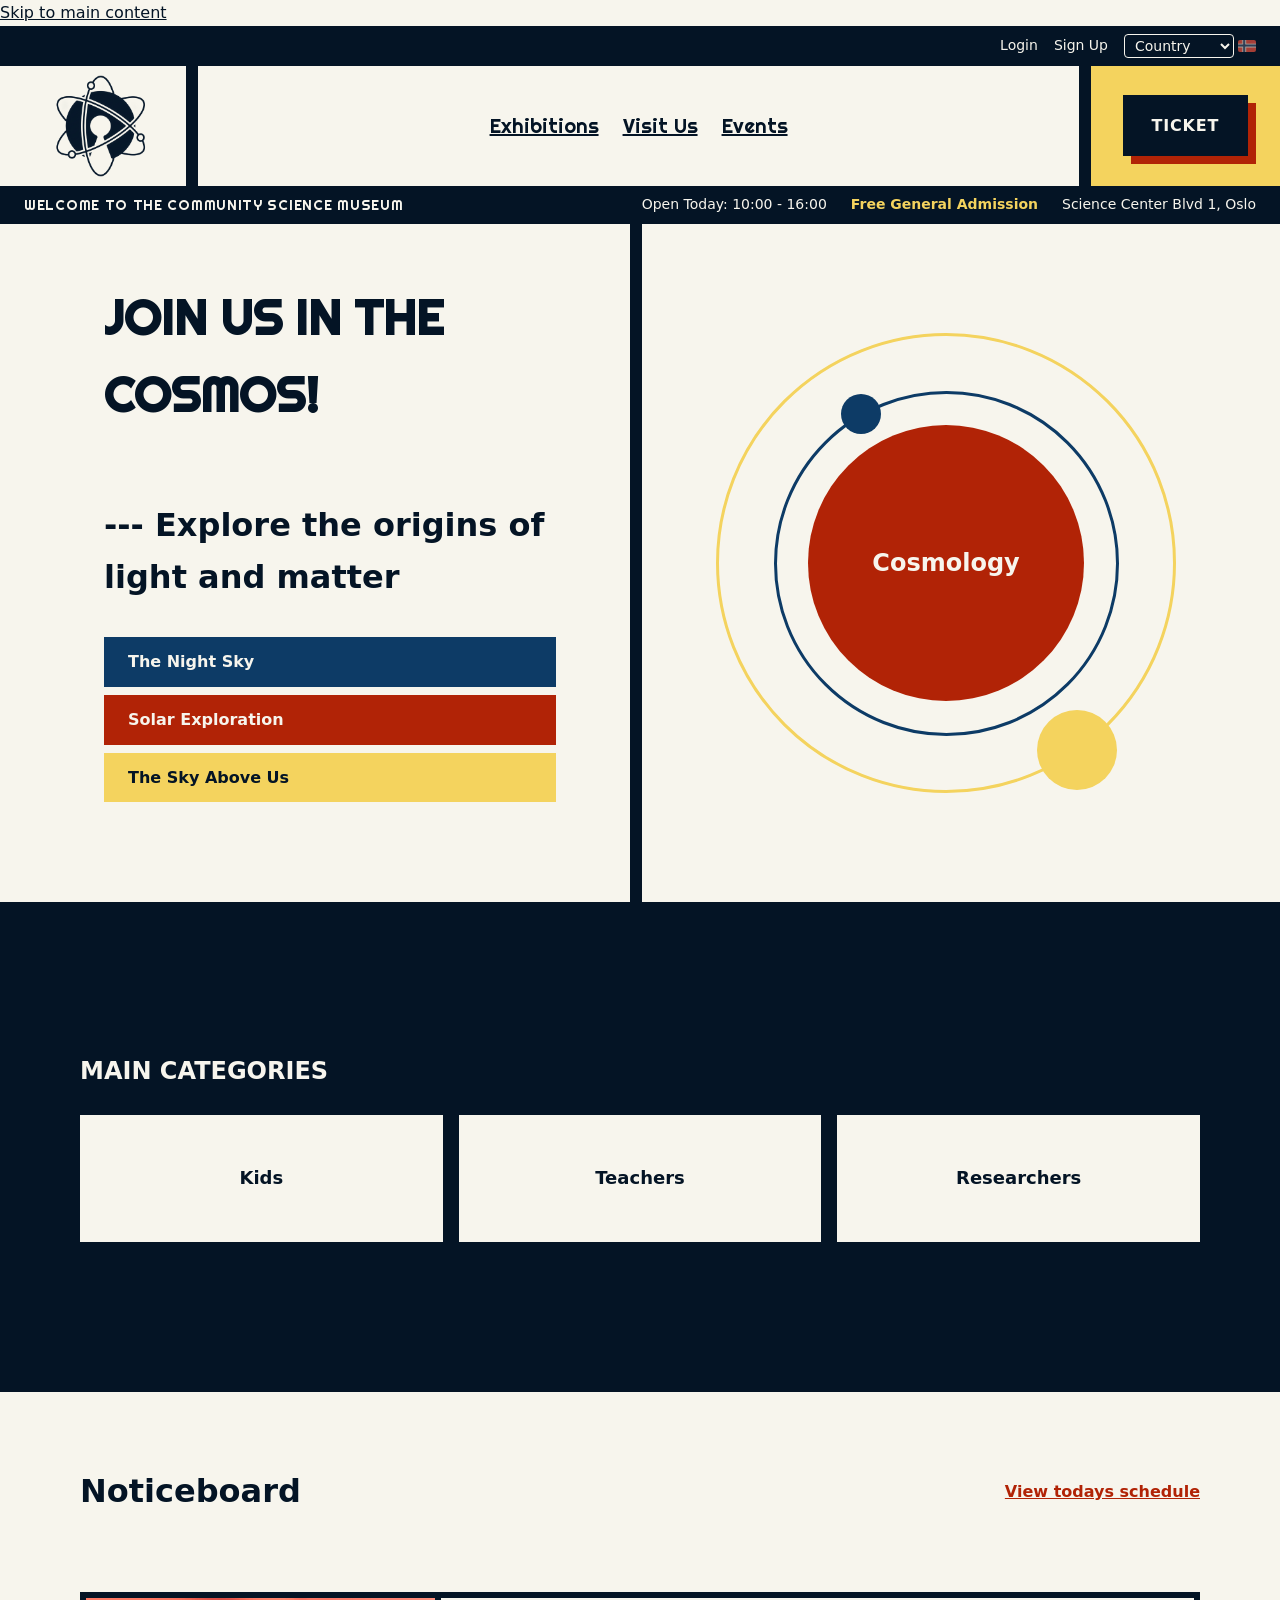
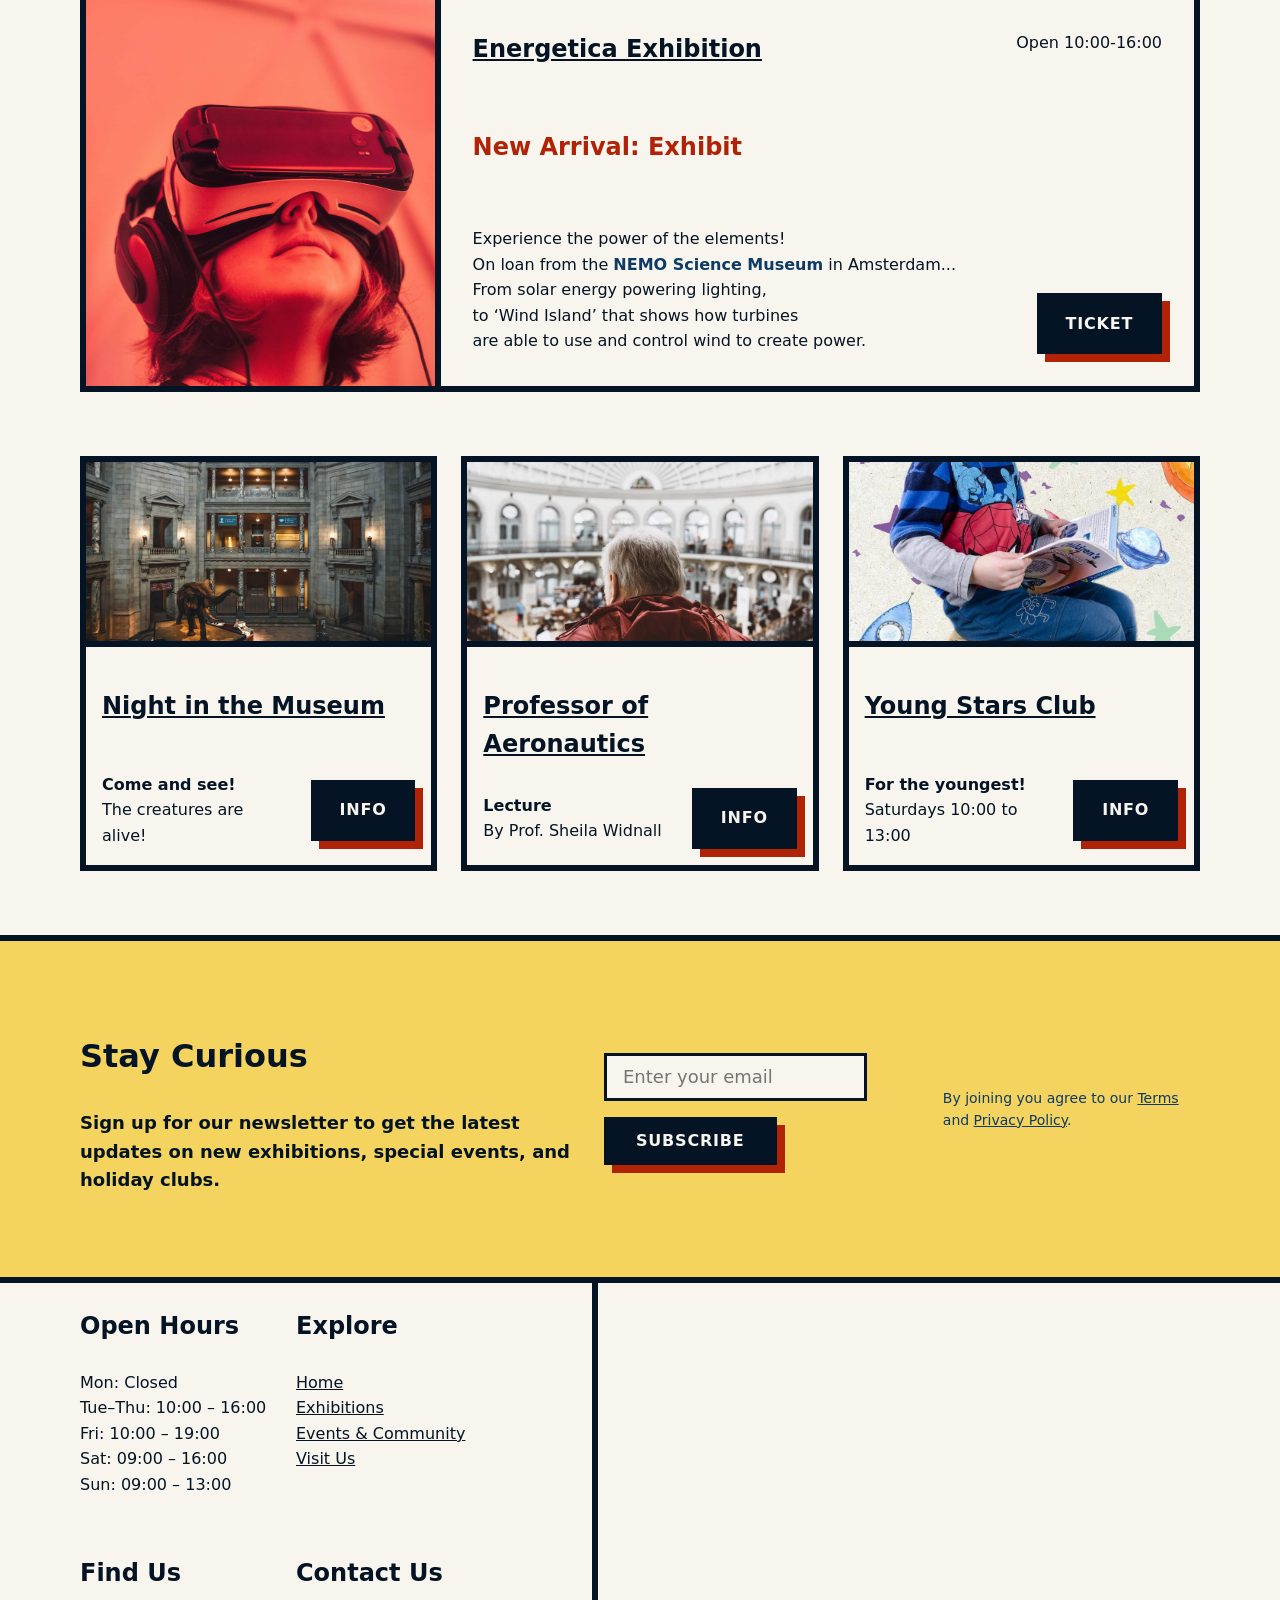
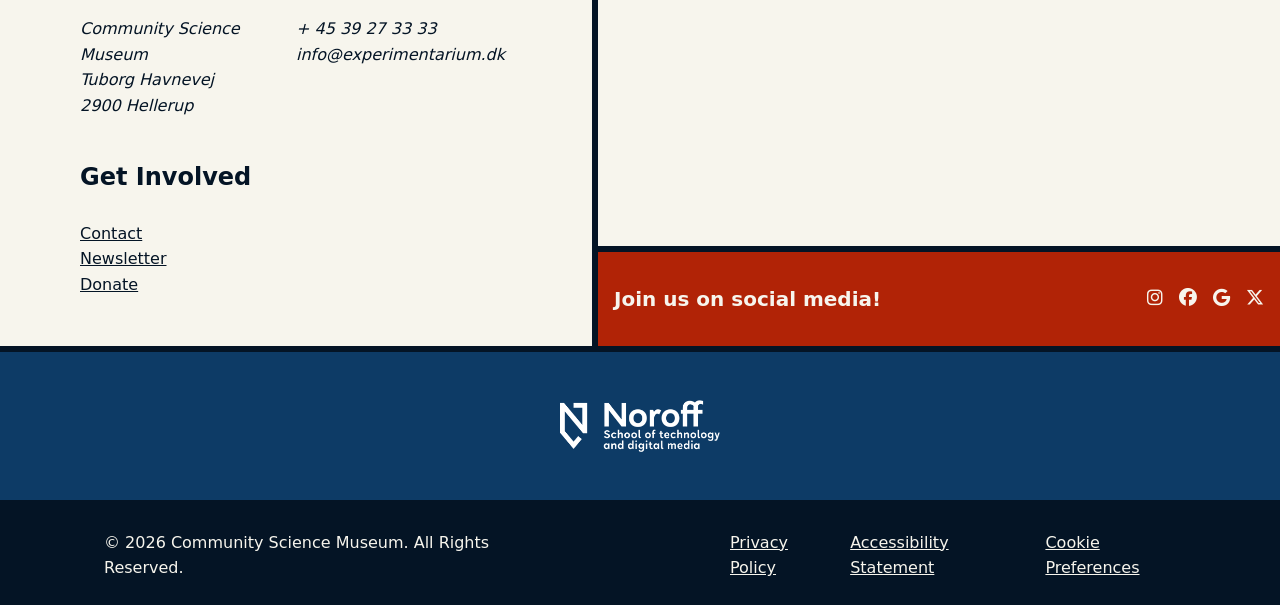
==== commit c17ea5fe: "added anchor links for hero buttons" ====
--- a/index.html
+++ b/index.html
@@ -95,9 +95,9 @@
         <div class="hero-content">
           <h1>JOIN US IN THE COSMOS!</h1>
           <h2>--- Explore the origins of light and matter</h2>
-          <a href="cosmology.html" class="btn-cta night-sky">The Night Sky</a>
-          <a href="cosmology.html" class="btn-cta solar-exploration">Solar Exploration</a>
-          <a href="cosmology.html" class="btn-cta sky-above-us">The Sky Above Us</a>
+          <a href="cosmology.html#night-sky" class="btn-cta night-sky">The Night Sky</a>
+          <a href="cosmology.html#solar-exploration" class="btn-cta solar-exploration">Solar Exploration</a>
+          <a href="cosmology.html#sky-above-us" class="btn-cta sky-above-us">The Sky Above Us</a>
         </div>
 
         <div class="vertical-divider hero-split-divider" aria-hidden="true"></div>
@@ -122,9 +122,9 @@
         <div class="container category-list">
           <h2 class="container category-title">Main Categories</h2>
           <ul>
-            <li><a href="events.html" class="btn-white category-kids">Kids</a></li>
-            <li><a href="events.html" class="btn-white category-teachers">Teachers</a></li>
-            <li><a href="events.html" class="btn-white category-researchers">Researchers</a></li>
+            <li><a href="events.html" class="btn-white category-kids"><span class="btn-text">Kids</span></a></li>
+            <li><a href="events.html" class="btn-white category-teachers"><span class="btn-text">Teachers</span></a></li>
+            <li><a href="events.html" class="btn-white category-researchers"><span class="btn-text">Researchers</span></a></li>
           </ul>
         </div>
       </div>
--- a/css/tokens.css
+++ b/css/tokens.css
@@ -104,15 +104,9 @@
     --divider-major: 6px;  /* header bottom, footer top */
     --divider-minor: 3px;  /* section dividers inside main */
     --divider-thin: 2px;   /* thin dividers for small elements */
-}
 
-@media (min-width: 900px) {
-   :root {
-      --divider-major: 12px;
-      --divider-minor: 6px;
-      --divider-thin: 3px;
-   }
-}
+
+
 
 /* ========================================
 	LAYOUT MARGINS & GUTTERS (MOBILE-FIRST)
@@ -122,10 +116,20 @@
 	TRANSITIONS & ANIMATIONS
    ======================================== */
 
+   --transition-base: 300ms ease-in-out;
+
 /* ========================================
 	HEADER ICON SIZING (MOBILE-FIRST)
    ======================================== */
-
+}
 /* ========================================
 	DESKTOP OVERRIDES (900PX+)
    ======================================== */
+
+   @media (min-width: 900px) {
+   :root {
+      --divider-major: 12px;
+      --divider-minor: 6px;
+      --divider-thin: 3px;
+   }
+}
--- a/css/components.css
+++ b/css/components.css
@@ -72,6 +72,7 @@
       background-color: transparent;
       border: 4px solid var(--color-body);
       color: var(--color-body);
+      transition: background-color var(--transition-base), border-color var(--transition-base), color var(--transition-base);
    }
 
    .btn-cta.solar-exploration {
@@ -82,6 +83,7 @@
       background-color: transparent;
       border: 4px solid var(--color-body);
       color: var(--color-body);
+      transition: background-color var(--transition-base), border-color var(--transition-base), color var(--transition-base);
    }
 
    .btn-cta.sky-above-us {
@@ -92,6 +94,7 @@
       background-color: transparent;
       border: 4px solid var(--color-body);
       color: var(--color-body);
+      transition: background-color var(--transition-base), border-color var(--transition-base), color var(--transition-base);
    }
 
    .btn-white {
@@ -110,24 +113,36 @@
       line-height: 5rem;
    }
 
+   .btn-white .btn-text {
+      padding: 0.1rem 3rem; /* Adjust this to change the size of the white box */
+      border: var(--divider-minor) solid transparent; /* Invisible border prevents layout shift */
+      background-color: transparent;
+      transition: background-color var(--transition-base), border-color var(--transition-base);
+   }
+
+   .btn-white:hover .btn-text {
+      background-color: var(--color-bkg);
+      border-color: var(--color-body);
+   }
+
    .btn-white.category-kids:hover {
-      background-image: linear-gradient(var(--color-bkg), var(--color-bkg)), url("../images/project-images/kids-bkg-compressed.jpg");
-      background-size: clamp(130px, 38%, 280px) 3.2rem, cover;
-      background-position: center, top center;
+      background-image: url("../images/project-images/kids-bkg-compressed.jpg");
+      background-size: cover;
+      background-position: top center;
       background-repeat: no-repeat;
    }
 
    .btn-white.category-teachers:hover {
-      background-image: linear-gradient(var(--color-bkg), var(--color-bkg)), url("../images/project-images/professor-bkg-compressed.jpg");
-      background-size: clamp(130px, 38%, 280px) 3.2rem, cover;
-      background-position: center, center;
+      background-image: url("../images/project-images/professor-bkg-compressed.jpg");
+      background-size: cover;
+      background-position: center;
       background-repeat: no-repeat;
    }
 
    .btn-white.category-researchers:hover {
-      background-image: linear-gradient(var(--color-bkg), var(--color-bkg)), url("../images/project-images/scientist-bkg-compressed.jpg");
-      background-size: clamp(130px, 38%, 280px) 3.2rem, cover;
-      background-position: center, center;
+      background-image: url("../images/project-images/scientist-bkg-compressed.jpg");
+      background-size: cover;
+      background-position: center;
       background-repeat: no-repeat;
    }
 
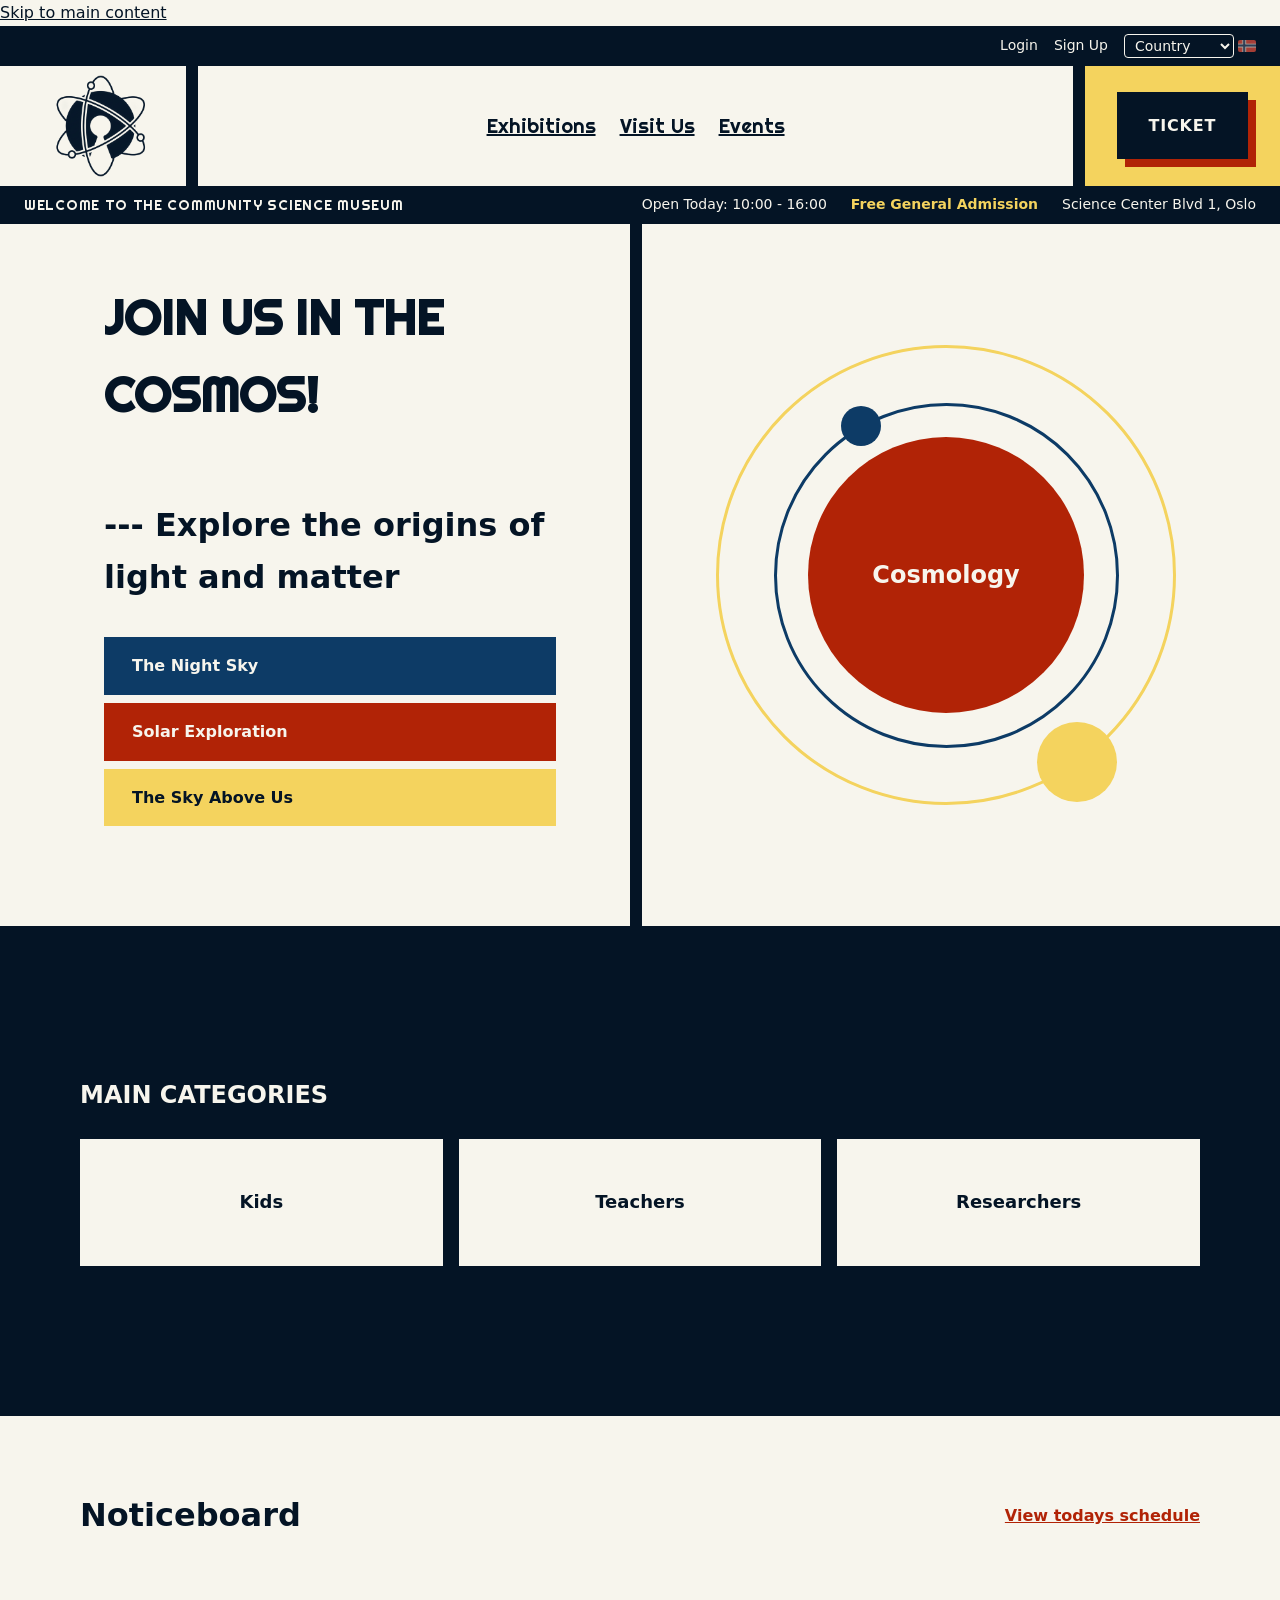
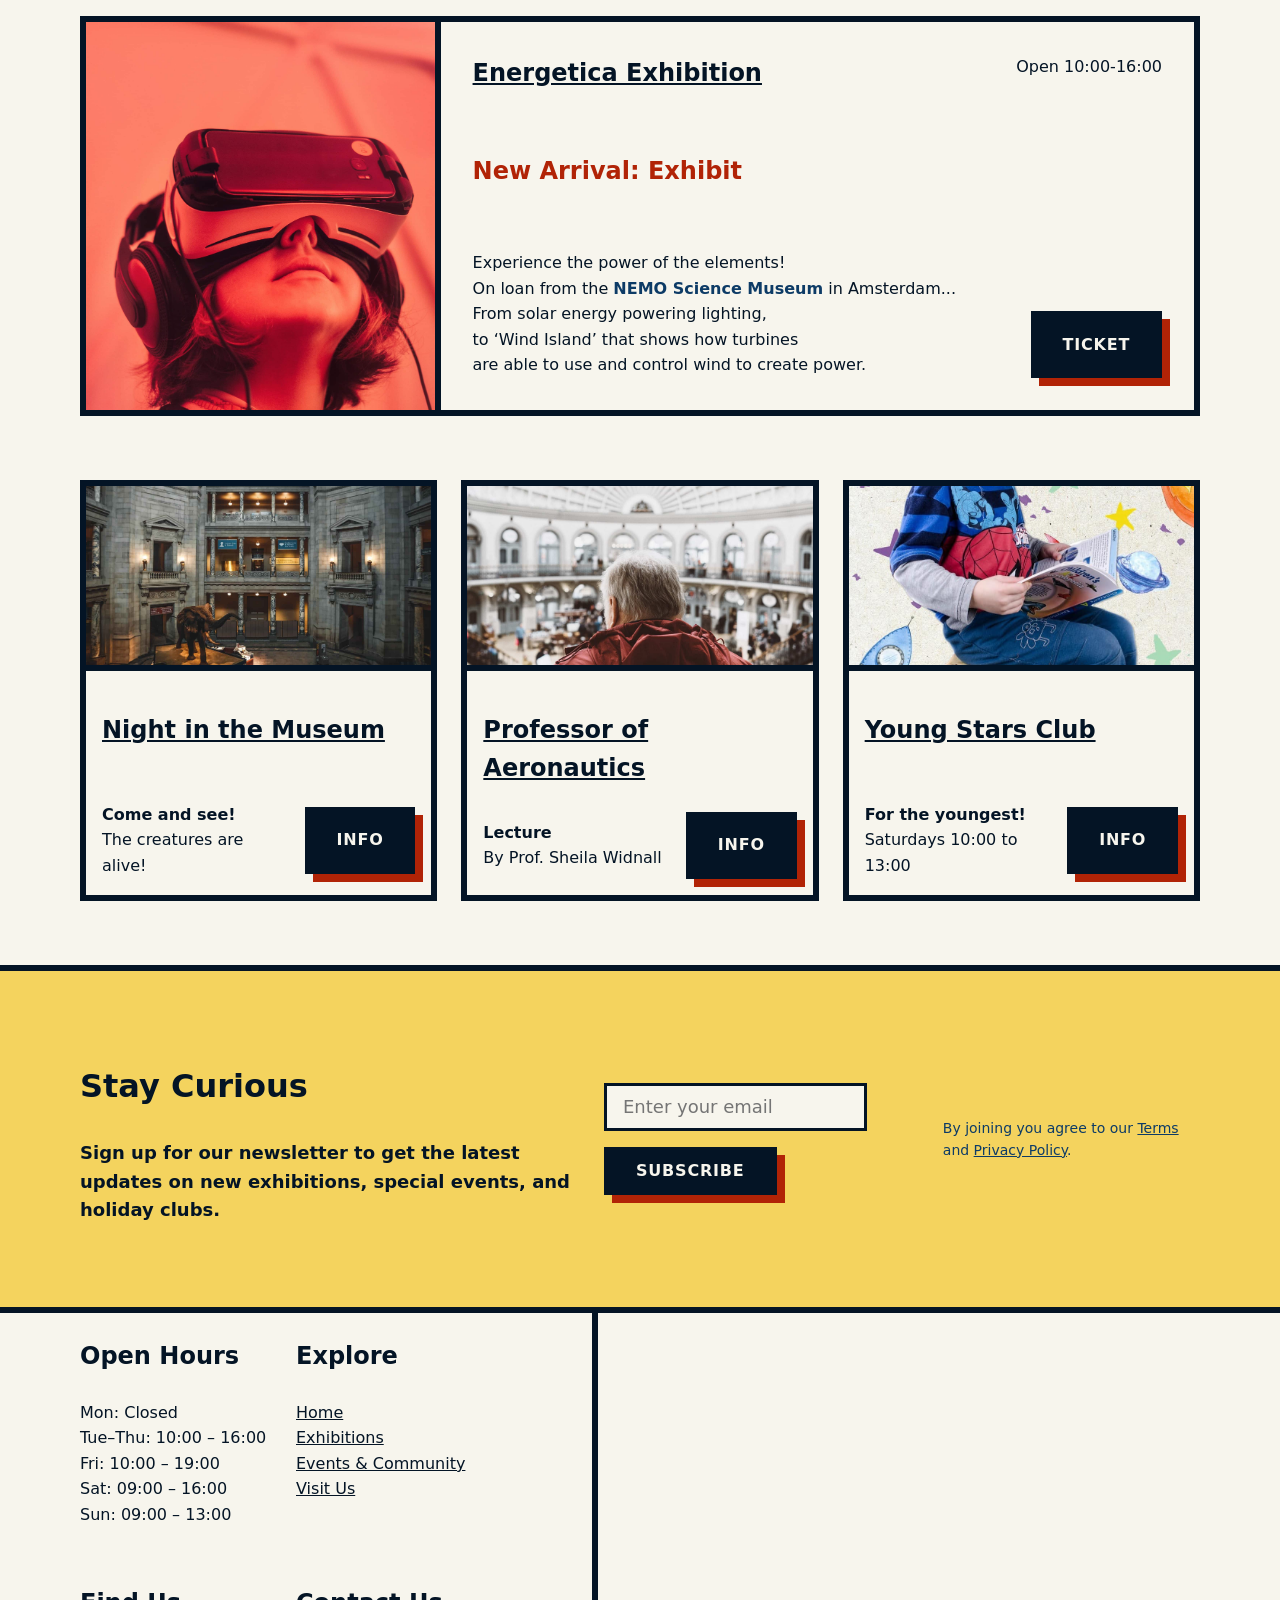
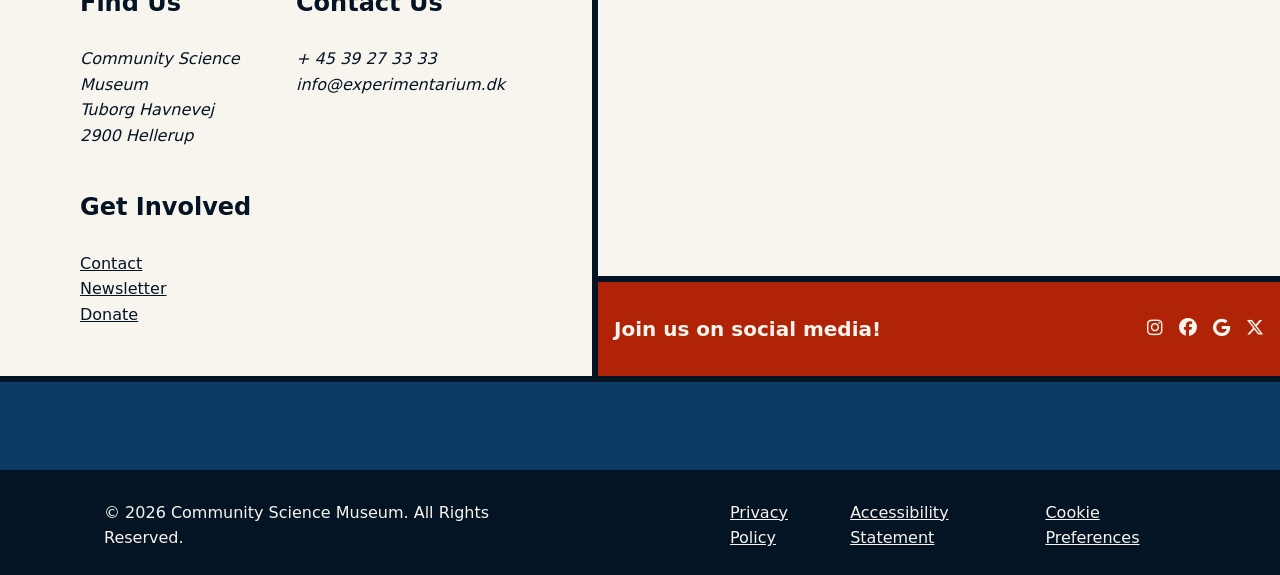
==== commit 306d736f: "sorting of images and last minor tweaks" ====
--- a/index.html
+++ b/index.html
@@ -333,7 +333,6 @@
           </div>
       </div>
       <div class="blue-divider sub-header">
-        <img src="images/logo-images/noroff-logo.png" alt="Noroff logo" class="noroff-logo">
       </div>
     </footer>
 
--- a/css/layout.css
+++ b/css/layout.css
@@ -1384,6 +1384,7 @@
       justify-content: space-between;
       border-top: var(--divider-minor) solid var(--color-body);
       border-bottom: var(--divider-minor) solid var(--color-body);
+      min-height: 100px;
    }
 
    .blue-divider img {
--- a/css/components.css
+++ b/css/components.css
@@ -14,9 +14,10 @@
       text-transform: uppercase;
       font-weight: 900;
       padding: 1.1rem 1.8rem;
+      border: var(--divider-thin) solid transparent;
       box-shadow: 8px 8px 0 var(--color-red);
       letter-spacing: 0.05em;
-      transition: transform 0.1s, box-shadow 0.1s;
+      transition: background-color 0.2s ease, color 0.2s ease, border-color 0.2s ease, box-shadow 0.2s ease;
    }
 
    .btn:hover {
@@ -24,7 +25,6 @@
       color: var(--color-body);
       box-shadow: 4px 4px 0 var(--color-body);
       border: var(--divider-thin) solid var(--color-body);
-      transform: translate(4px, 4px);
    }
 
    header .btn {
@@ -57,11 +57,12 @@
 
    .btn-cta {
       display: inline-block;
-      border: none;
+      border: 4px solid transparent;
       padding: 12px 24px;
       font-weight: var(--font-weight-bold);
       cursor: pointer;
       text-decoration: none;
+      transition: background-color var(--transition-base), border-color var(--transition-base), color var(--transition-base);
    }
 
    .btn-cta.night-sky {
@@ -70,9 +71,8 @@
    }
    .btn-cta.night-sky:hover {
       background-color: transparent;
-      border: 4px solid var(--color-body);
-      color: var(--color-body);
-      transition: background-color var(--transition-base), border-color var(--transition-base), color var(--transition-base);
+      border-color: var(--color-body);
+      color: var(--color-body);
    }
 
    .btn-cta.solar-exploration {
@@ -81,9 +81,8 @@
    }
    .btn-cta.solar-exploration:hover {
       background-color: transparent;
-      border: 4px solid var(--color-body);
-      color: var(--color-body);
-      transition: background-color var(--transition-base), border-color var(--transition-base), color var(--transition-base);
+      border-color: var(--color-body);
+      color: var(--color-body);
    }
 
    .btn-cta.sky-above-us {
@@ -92,9 +91,8 @@
    }
    .btn-cta.sky-above-us:hover {
       background-color: transparent;
-      border: 4px solid var(--color-body);
-      color: var(--color-body);
-      transition: background-color var(--transition-base), border-color var(--transition-base), color var(--transition-base);
+      border-color: var(--color-body);
+      color: var(--color-body);
    }
 
    .btn-white {
@@ -164,12 +162,12 @@
       padding: 0 2rem;
       background-color: var(--color-yellow);
       color: var(--color-body);
-      border: none;
+      border: var(--divider-thin) solid transparent;
       text-transform: uppercase;
       font-weight: 700;
       cursor: pointer;
       box-shadow: 8px 8px 0 var(--color-body); /* Retro red 2D shadow */
-      transition: transform 0.1s, box-shadow 0.1s;
+      transition: background-color 0.2s ease, color 0.2s ease, border-color 0.2s ease, box-shadow 0.2s ease;
    }
 
    .btn-yellow:hover {
@@ -177,7 +175,6 @@
       color: var(--color-body);
       box-shadow: 4px 4px 0 var(--color-body);
       border: var(--divider-thin) solid var(--color-body);
-      transform: translate(4px, 4px); /* Creates a "pressed" clicking effect */
    }
 
    .btn-yellow-narrow {
@@ -186,7 +183,9 @@
       text-decoration: none;
       background: var(--color-yellow);
       color: var(--color-body);
+      border: var(--divider-thin) solid transparent;
       box-shadow: 8px 8px 0 var(--color-body);
+      transition: background-color 0.2s ease, color 0.2s ease, border-color 0.2s ease, box-shadow 0.2s ease;
    }
 
    .btn-yellow-narrow:hover {
@@ -194,7 +193,6 @@
       color: var(--color-body);
       box-shadow: 4px 4px 0 var(--color-body);
       border: var(--divider-thin) solid var(--color-body);
-      transform: translate(4px, 4px); /* Creates a "pressed" clicking effect */
    }
 
    /* Newsletter form buttons */
@@ -223,14 +221,13 @@
       font-weight: 700;
       cursor: pointer;
       box-shadow: 8px 8px 0 var(--color-red); /* Retro red 2D shadow */
-      transition: transform 0.1s, box-shadow 0.1s;
+      transition: background-color 0.2s ease, color 0.2s ease, box-shadow 0.2s ease;
    }
 
    .newsletter-form button:hover {
       background-color: var(--color-blue);
       color: var(--color-bkg);
       box-shadow: 4px 4px 0 var(--color-body);
-      transform: translate(4px, 4px); /* Creates a "pressed" clicking effect, I would prefer to choose between this one and the yellow normal hover effect but not have both. */
    }
 
 /* ========================================
